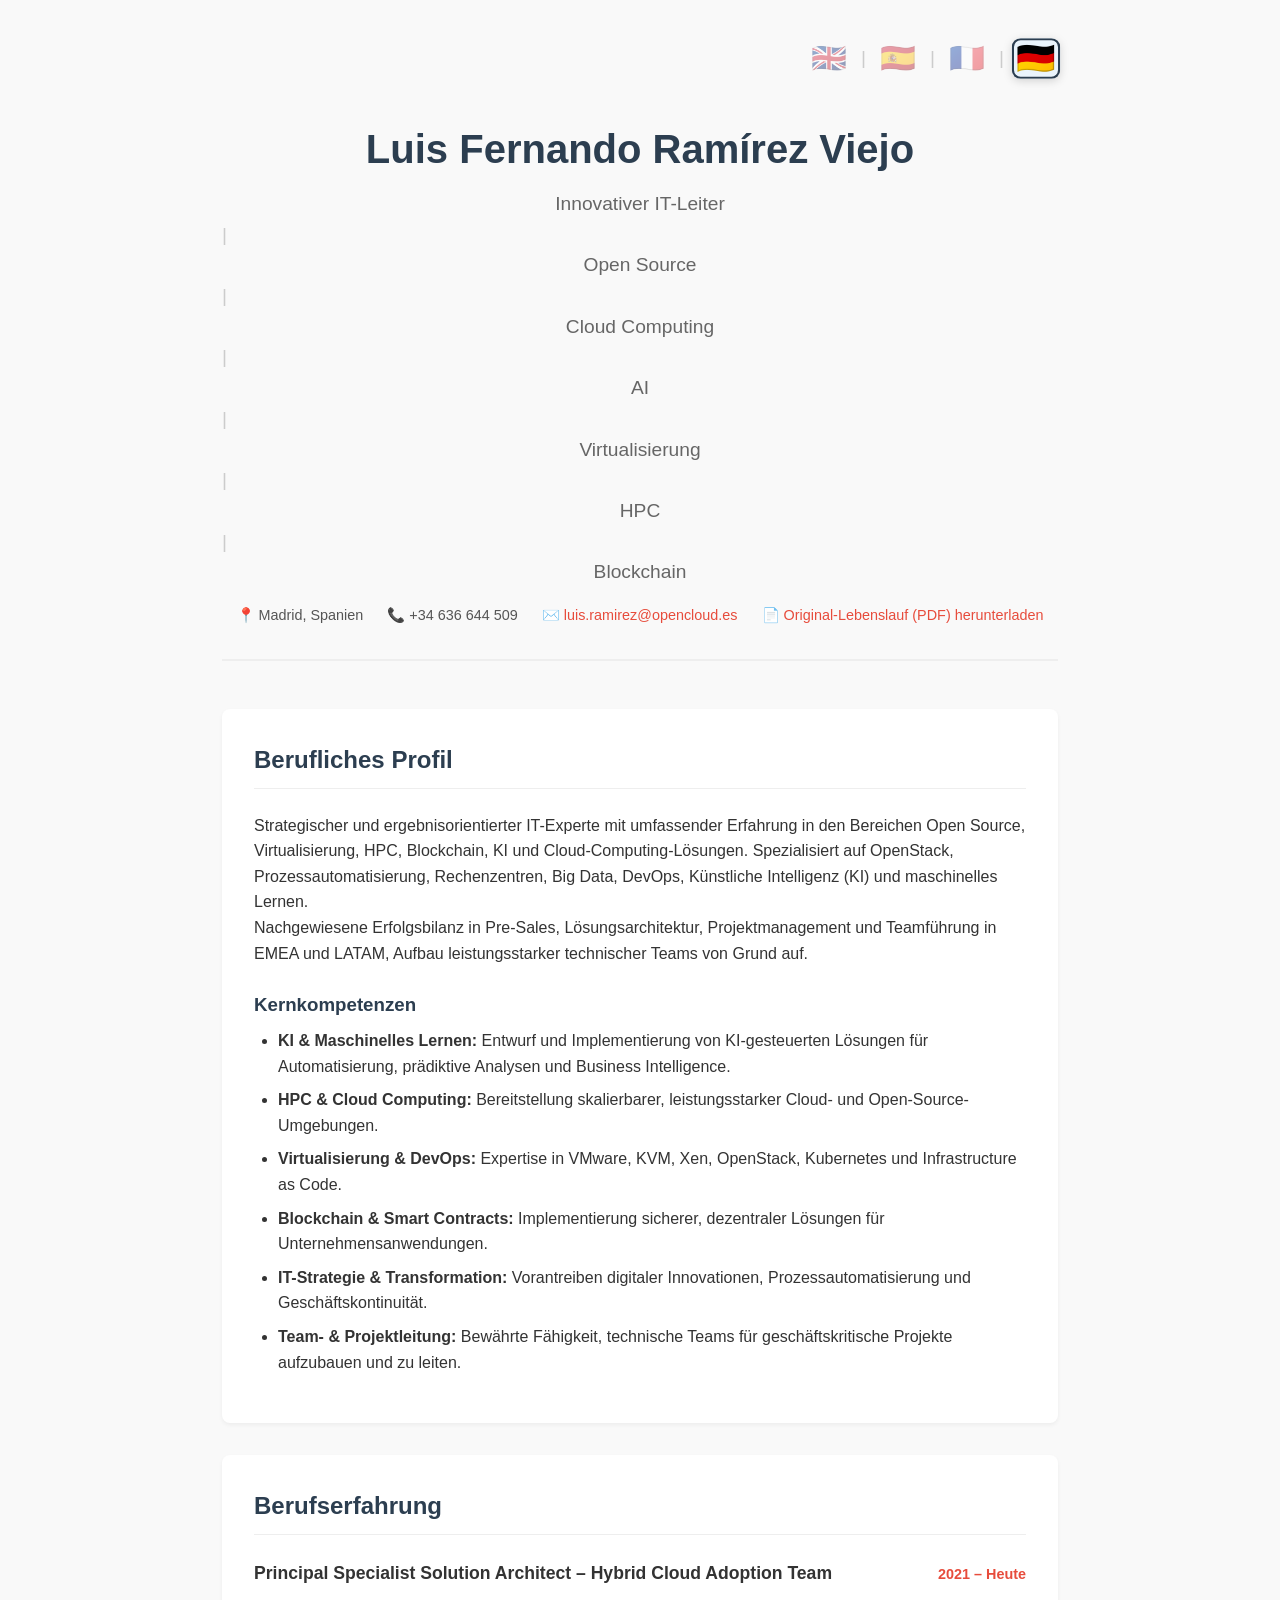
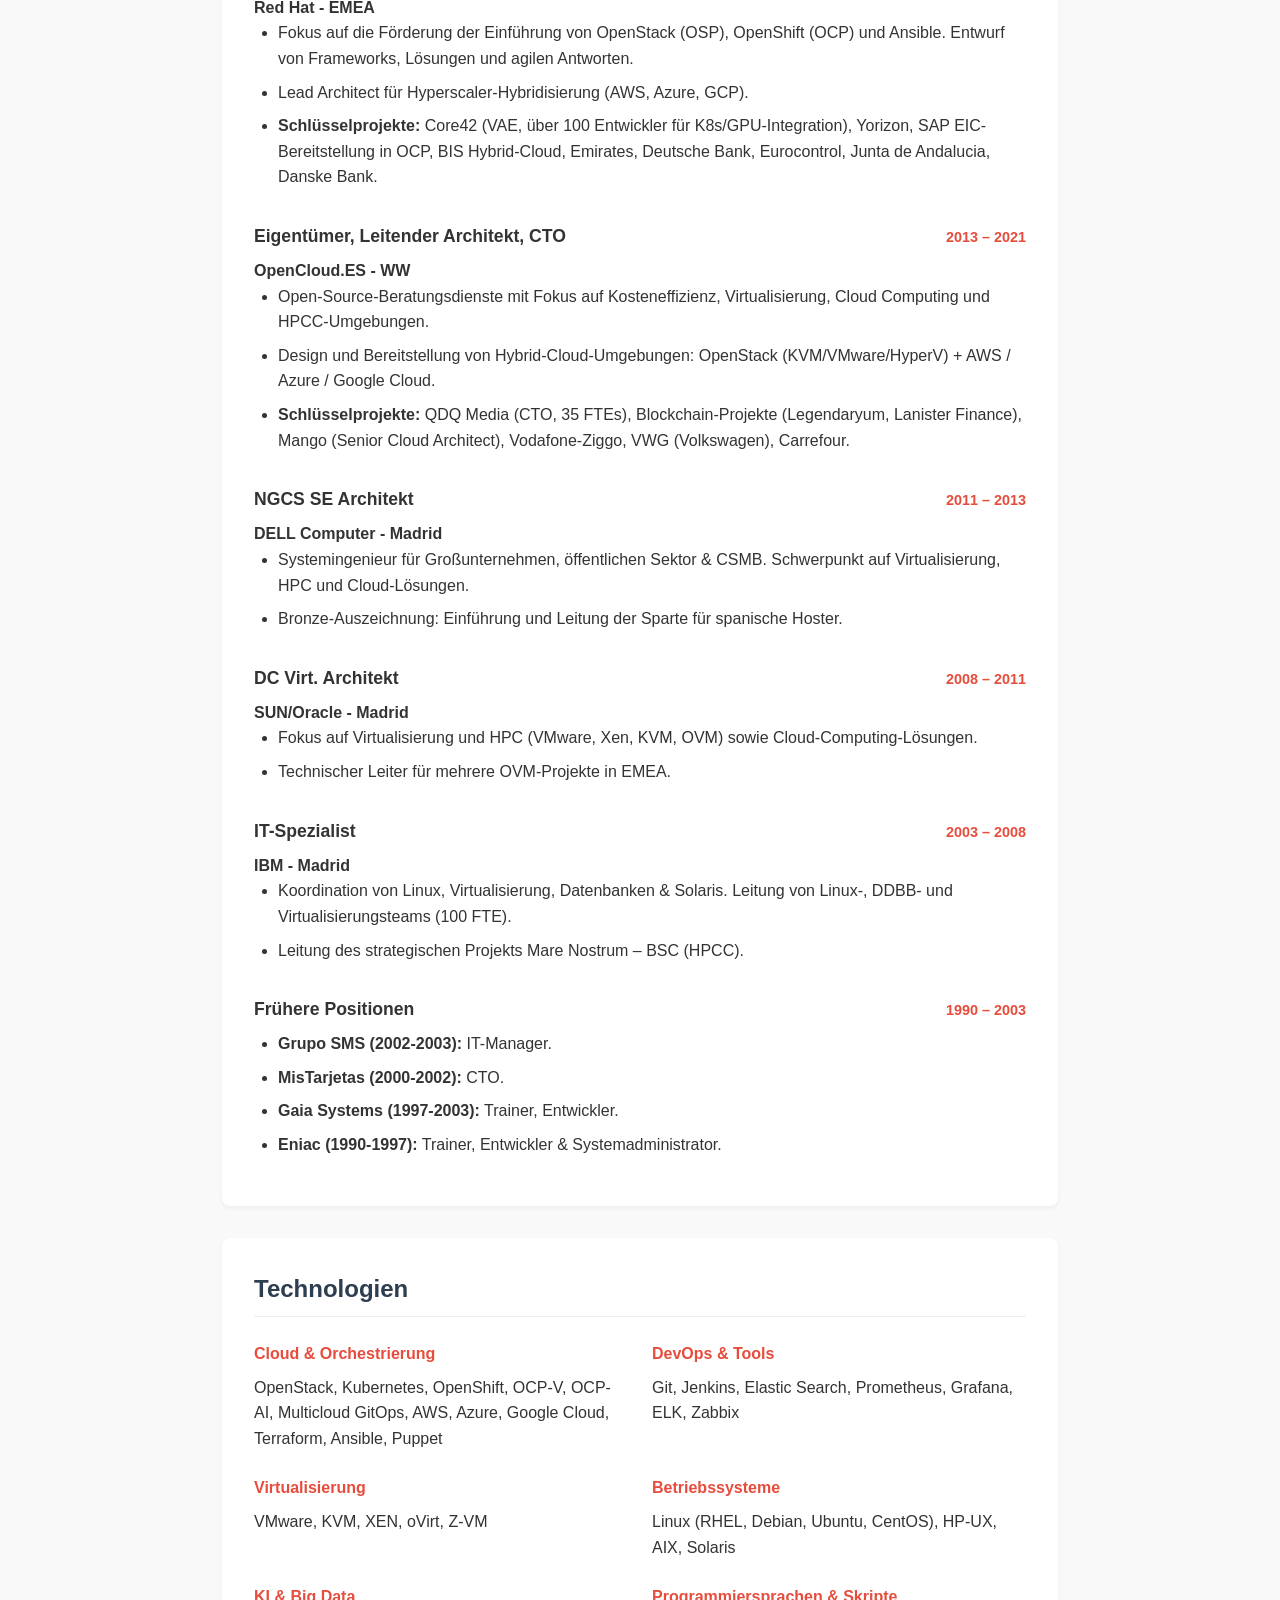
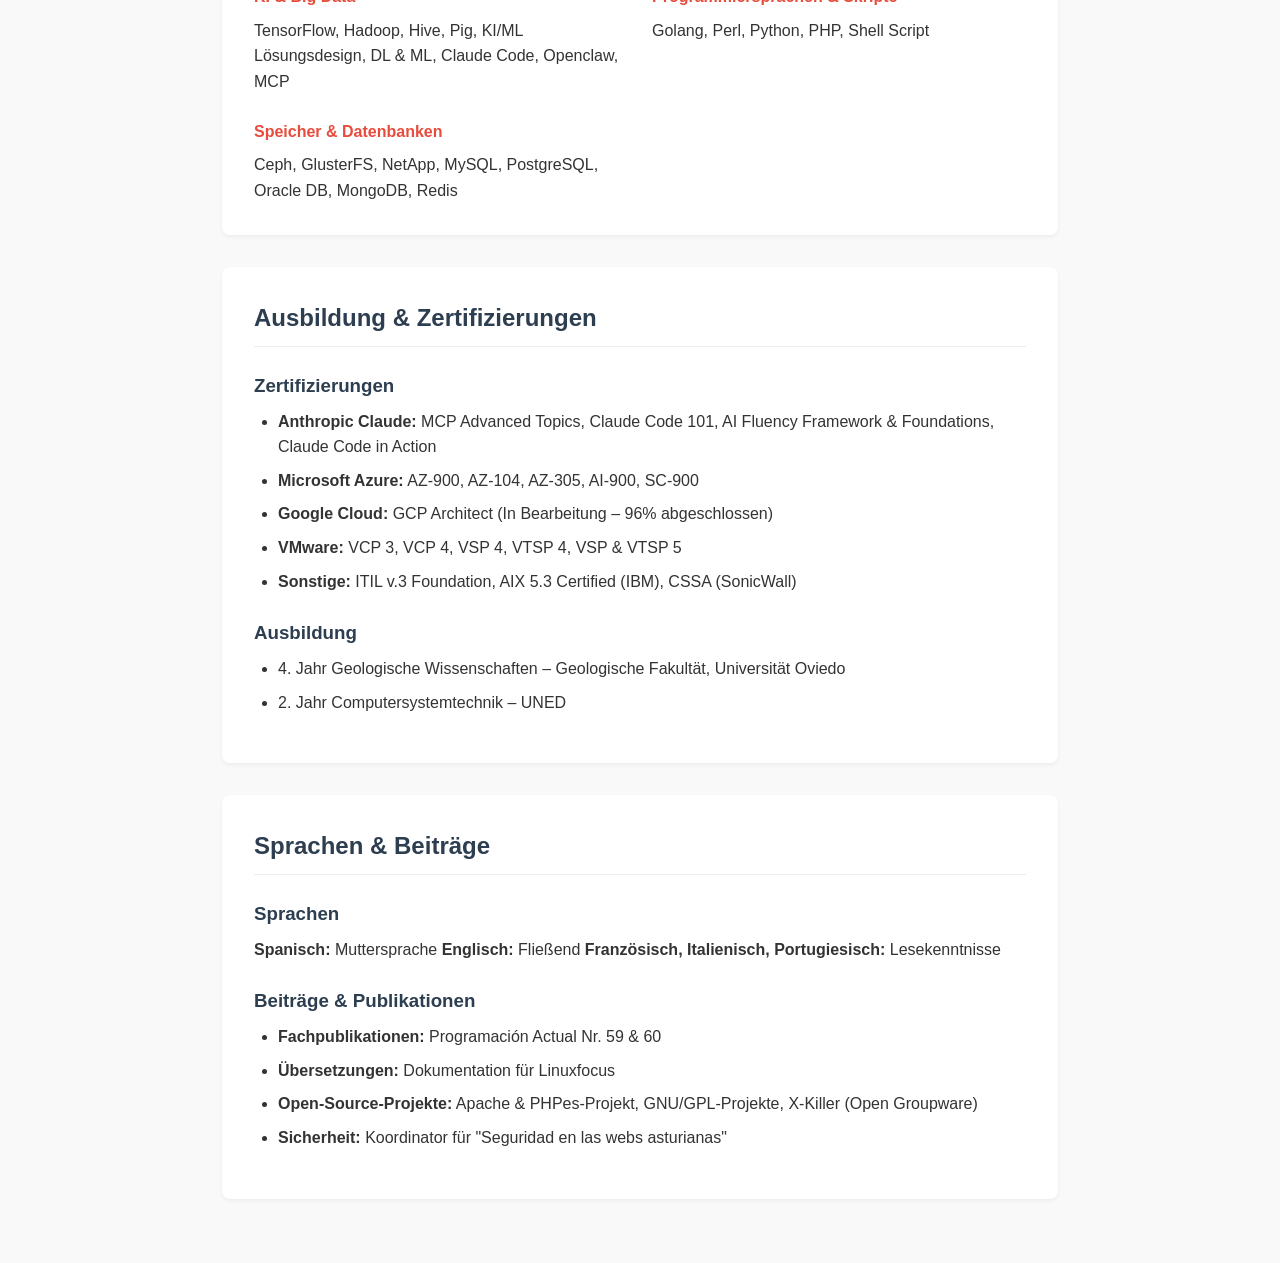
==== index-de.html @ 39f96dd0 "Initial commit of CV website" ====
<!DOCTYPE html>
<html lang="de">
<head>
    <meta charset="UTF-8">
    <meta name="viewport" content="width=device-width, initial-scale=1.0">
    <title>Luis Fernando Ramírez Viejo - Lebenslauf</title>
    <link rel="stylesheet" href="style.css">
</head>
<body>
    <div class="container">
        <header>
            <div class="top-bar">
            <div class="lang-flags">
                <a href="index.html" class="">🇬🇧</a>
                <span class="flag-separator">|</span>
                <a href="index-es.html" class="">🇪🇸</a>
                <span class="flag-separator">|</span>
                <a href="index-fr.html" class="">🇫🇷</a>
                <span class="flag-separator">|</span>
                <a href="index-de.html" class="active">🇩🇪</a>
            </div>
        </div>
            <h1>Luis Fernando Ramírez Viejo</h1>
            <h2>Innovativer IT-Leiter <span class="flag-separator">|</span> Open Source <span class="flag-separator">|</span> Cloud Computing <span class="flag-separator">|</span> AI <span class="flag-separator">|</span> Virtualisierung <span class="flag-separator">|</span> HPC <span class="flag-separator">|</span> Blockchain</h2>
            <div class="contact-info">
                <span>📍 Madrid, Spanien</span>
                <span>📞 +34 636 644 509</span>
                <span>✉️ <a href="mailto:luis.ramirez@opencloud.es">luis.ramirez@opencloud.es</a></span>
                <span>📄 <a href="CVE-LRamirez-FY26-0.3-RH.pdf" target="_blank">Original-Lebenslauf (PDF) herunterladen</a></span>
            </div>
        </header>

        <section id="profile">
            <h2>Berufliches Profil</h2>
            <p>Strategischer und ergebnisorientierter IT-Experte mit umfassender Erfahrung in den Bereichen Open Source, Virtualisierung, HPC, Blockchain, KI und Cloud-Computing-Lösungen. Spezialisiert auf OpenStack, Prozessautomatisierung, Rechenzentren, Big Data, DevOps, Künstliche Intelligenz (KI) und maschinelles Lernen.</p>
            <p>Nachgewiesene Erfolgsbilanz in Pre-Sales, Lösungsarchitektur, Projektmanagement und Teamführung in EMEA und LATAM, Aufbau leistungsstarker technischer Teams von Grund auf.</p>
            
            <h3>Kernkompetenzen</h3>
            <ul>
                <li><strong>KI & Maschinelles Lernen:</strong> Entwurf und Implementierung von KI-gesteuerten Lösungen für Automatisierung, prädiktive Analysen und Business Intelligence.</li>
                <li><strong>HPC & Cloud Computing:</strong> Bereitstellung skalierbarer, leistungsstarker Cloud- und Open-Source-Umgebungen.</li>
                <li><strong>Virtualisierung & DevOps:</strong> Expertise in VMware, KVM, Xen, OpenStack, Kubernetes und Infrastructure as Code.</li>
                <li><strong>Blockchain & Smart Contracts:</strong> Implementierung sicherer, dezentraler Lösungen für Unternehmensanwendungen.</li>
                <li><strong>IT-Strategie & Transformation:</strong> Vorantreiben digitaler Innovationen, Prozessautomatisierung und Geschäftskontinuität.</li>
                <li><strong>Team- & Projektleitung:</strong> Bewährte Fähigkeit, technische Teams für geschäftskritische Projekte aufzubauen und zu leiten.</li>
            </ul>
        </section>

        <section id="experience">
            <h2>Berufserfahrung</h2>
            
            <div class="timeline-item">
                <div class="timeline-header">
                    <h4>Principal Specialist Solution Architect – Hybrid Cloud Adoption Team</h4>
                    <span class="timeline-date">2021 – Heute</span>
                </div>
                <p><strong>Red Hat - EMEA</strong></p>
                <ul>
                    <li>Fokus auf die Förderung der Einführung von OpenStack (OSP), OpenShift (OCP) und Ansible. Entwurf von Frameworks, Lösungen und agilen Antworten.</li>
                    <li>Lead Architect für Hyperscaler-Hybridisierung (AWS, Azure, GCP).</li>
                    <li><strong>Schlüsselprojekte:</strong> Core42 (VAE, über 100 Entwickler für K8s/GPU-Integration), Yorizon, SAP EIC-Bereitstellung in OCP, BIS Hybrid-Cloud, Emirates, Deutsche Bank, Eurocontrol, Junta de Andalucia, Danske Bank.</li>
                </ul>
            </div>

            <div class="timeline-item">
                <div class="timeline-header">
                    <h4>Eigentümer, Leitender Architekt, CTO</h4>
                    <span class="timeline-date">2013 – 2021</span>
                </div>
                <p><strong>OpenCloud.ES - WW</strong></p>
                <ul>
                    <li>Open-Source-Beratungsdienste mit Fokus auf Kosteneffizienz, Virtualisierung, Cloud Computing und HPCC-Umgebungen.</li>
                    <li>Design und Bereitstellung von Hybrid-Cloud-Umgebungen: OpenStack (KVM/VMware/HyperV) + AWS / Azure / Google Cloud.</li>
                    <li><strong>Schlüsselprojekte:</strong> QDQ Media (CTO, 35 FTEs), Blockchain-Projekte (Legendaryum, Lanister Finance), Mango (Senior Cloud Architect), Vodafone-Ziggo, VWG (Volkswagen), Carrefour.</li>
                </ul>
            </div>

            <div class="timeline-item">
                <div class="timeline-header">
                    <h4>NGCS SE Architekt</h4>
                    <span class="timeline-date">2011 – 2013</span>
                </div>
                <p><strong>DELL Computer - Madrid</strong></p>
                <ul>
                    <li>Systemingenieur für Großunternehmen, öffentlichen Sektor & CSMB. Schwerpunkt auf Virtualisierung, HPC und Cloud-Lösungen.</li>
                    <li>Bronze-Auszeichnung: Einführung und Leitung der Sparte für spanische Hoster.</li>
                </ul>
            </div>

            <div class="timeline-item">
                <div class="timeline-header">
                    <h4>DC Virt. Architekt</h4>
                    <span class="timeline-date">2008 – 2011</span>
                </div>
                <p><strong>SUN/Oracle - Madrid</strong></p>
                <ul>
                    <li>Fokus auf Virtualisierung und HPC (VMware, Xen, KVM, OVM) sowie Cloud-Computing-Lösungen.</li>
                    <li>Technischer Leiter für mehrere OVM-Projekte in EMEA.</li>
                </ul>
            </div>

            <div class="timeline-item">
                <div class="timeline-header">
                    <h4>IT-Spezialist</h4>
                    <span class="timeline-date">2003 – 2008</span>
                </div>
                <p><strong>IBM - Madrid</strong></p>
                <ul>
                    <li>Koordination von Linux, Virtualisierung, Datenbanken & Solaris. Leitung von Linux-, DDBB- und Virtualisierungsteams (100 FTE).</li>
                    <li>Leitung des strategischen Projekts Mare Nostrum – BSC (HPCC).</li>
                </ul>
            </div>
            
            <div class="timeline-item">
                <div class="timeline-header">
                    <h4>Frühere Positionen</h4>
                    <span class="timeline-date">1990 – 2003</span>
                </div>
                <ul>
                    <li><strong>Grupo SMS (2002-2003):</strong> IT-Manager.</li>
                    <li><strong>MisTarjetas (2000-2002):</strong> CTO.</li>
                    <li><strong>Gaia Systems (1997-2003):</strong> Trainer, Entwickler.</li>
                    <li><strong>Eniac (1990-1997):</strong> Trainer, Entwickler & Systemadministrator.</li>
                </ul>
            </div>
        </section>

        <section id="technologies">
            <h2>Technologien</h2>
            <div class="skills-grid">
                <div class="skill-category">
                    <h4>Cloud & Orchestrierung</h4>
                    <p>OpenStack, Kubernetes, OpenShift, OCP-V, OCP-AI, Multicloud GitOps, AWS, Azure, Google Cloud, Terraform, Ansible, Puppet</p>
                </div>
                <div class="skill-category">
                    <h4>DevOps & Tools</h4>
                    <p>Git, Jenkins, Elastic Search, Prometheus, Grafana, ELK, Zabbix</p>
                </div>
                <div class="skill-category">
                    <h4>Virtualisierung</h4>
                    <p>VMware, KVM, XEN, oVirt, Z-VM</p>
                </div>
                <div class="skill-category">
                    <h4>Betriebssysteme</h4>
                    <p>Linux (RHEL, Debian, Ubuntu, CentOS), HP-UX, AIX, Solaris</p>
                </div>
                <div class="skill-category">
                    <h4>KI & Big Data</h4>
                    <p>TensorFlow, Hadoop, Hive, Pig, KI/ML Lösungsdesign, DL & ML, Claude Code, Openclaw, MCP</p>
                </div>
                <div class="skill-category">
                    <h4>Programmiersprachen & Skripte</h4>
                    <p>Golang, Perl, Python, PHP, Shell Script</p>
                </div>
                <div class="skill-category">
                    <h4>Speicher & Datenbanken</h4>
                    <p>Ceph, GlusterFS, NetApp, MySQL, PostgreSQL, Oracle DB, MongoDB, Redis</p>
                </div>
            </div>
        </section>

        <section id="education">
            <h2>Ausbildung & Zertifizierungen</h2>
            <h3>Zertifizierungen</h3>
            <ul>
                <li><strong>Anthropic Claude:</strong> MCP Advanced Topics, Claude Code 101, AI Fluency Framework & Foundations, Claude Code in Action</li>
                <li><strong>Microsoft Azure:</strong> AZ-900, AZ-104, AZ-305, AI-900, SC-900</li>
                <li><strong>Google Cloud:</strong> GCP Architect (In Bearbeitung – 96% abgeschlossen)</li>
                <li><strong>VMware:</strong> VCP 3, VCP 4, VSP 4, VTSP 4, VSP & VTSP 5</li>
                <li><strong>Sonstige:</strong> ITIL v.3 Foundation, AIX 5.3 Certified (IBM), CSSA (SonicWall)</li>
            </ul>
            
            <h3>Ausbildung</h3>
            <ul>
                <li>4. Jahr Geologische Wissenschaften – Geologische Fakultät, Universität Oviedo</li>
                <li>2. Jahr Computersystemtechnik – UNED</li>
            </ul>
        </section>
        
        <section id="other">
            <h2>Sprachen & Beiträge</h2>
            <h3>Sprachen</h3>
            <p><strong>Spanisch:</strong> Muttersprache  <strong>Englisch:</strong> Fließend  <strong>Französisch, Italienisch, Portugiesisch:</strong> Lesekenntnisse</p>
            
            <h3>Beiträge & Publikationen</h3>
            <ul>
                <li><strong>Fachpublikationen:</strong> Programación Actual Nr. 59 & 60</li>
                <li><strong>Übersetzungen:</strong> Dokumentation für Linuxfocus</li>
                <li><strong>Open-Source-Projekte:</strong> Apache & PHPes-Projekt, GNU/GPL-Projekte, X-Killer (Open Groupware)</li>
                <li><strong>Sicherheit:</strong> Koordinator für "Seguridad en las webs asturianas"</li>
            </ul>
        </section>
    </div>
</body>
</html>
---- style.css ----
:root {
    --primary-color: #2c3e50;
    --secondary-color: #e74c3c;
    --text-color: #333;
    --bg-color: #f9f9f9;
    --card-bg: #fff;
    --border-color: #eee;
}

* {
    box-sizing: border-box;
    margin: 0;
    padding: 0;
}

body {
    font-family: -apple-system, BlinkMacSystemFont, "Segoe UI", Roboto, Helvetica, Arial, sans-serif;
    line-height: 1.6;
    color: var(--text-color);
    background-color: var(--bg-color);
}

.container {
    max-width: 900px;
    margin: 0 auto;
    padding: 2rem;
}

header {
    text-align: center;
    margin-bottom: 3rem;
    padding-bottom: 2rem;
    border-bottom: 2px solid var(--border-color);
}

header h1 {
    font-size: 2.5rem;
    color: var(--primary-color);
    margin-bottom: 0.5rem;
}

header h2 {
    font-size: 1.2rem;
    color: #666;
    font-weight: 400;
    margin-bottom: 1rem;
}

.contact-info {
    display: flex;
    justify-content: center;
    gap: 1.5rem;
    flex-wrap: wrap;
    font-size: 0.9rem;
    color: #555;
}

.contact-info a {
    color: var(--secondary-color);
    text-decoration: none;
}

.contact-info a:hover {
    text-decoration: underline;
}

section {
    background: var(--card-bg);
    padding: 2rem;
    margin-bottom: 2rem;
    border-radius: 8px;
    box-shadow: 0 2px 4px rgba(0,0,0,0.05);
}

section h2 {
    color: var(--primary-color);
    margin-bottom: 1.5rem;
    font-size: 1.5rem;
    border-bottom: 1px solid var(--border-color);
    padding-bottom: 0.5rem;
}

h3 {
    color: var(--primary-color);
    margin: 1.5rem 0 0.5rem 0;
}

.timeline-item {
    margin-bottom: 2rem;
}

.timeline-item:last-child {
    margin-bottom: 0;
}

.timeline-header {
    display: flex;
    justify-content: space-between;
    align-items: baseline;
    margin-bottom: 0.5rem;
}

.timeline-header h4 {
    font-size: 1.1rem;
    color: var(--text-color);
}

.timeline-date {
    font-size: 0.9rem;
    color: var(--secondary-color);
    font-weight: 600;
}

ul {
    padding-left: 1.5rem;
    margin-bottom: 1rem;
}

li {
    margin-bottom: 0.5rem;
}

.skills-grid {
    display: grid;
    grid-template-columns: repeat(auto-fill, minmax(250px, 1fr));
    gap: 1.5rem;
}

.skill-category h4 {
    margin-bottom: 0.5rem;
    color: var(--secondary-color);
}

@media (max-width: 600px) {
    .container {
        padding: 1rem;
    }
    
    .timeline-header {
        flex-direction: column;
    }
    
    .timeline-date {
        margin-top: 0.2rem;
    }
}

.top-bar {
    display: flex;
    justify-content: flex-end;
    align-items: center;
    margin-bottom: 2rem;
    padding: 0.5rem 0;
}

.lang-flags {
    display: flex;
    gap: 10px;
    align-items: center;
}

.flag-separator {
    color: #ccc;
    font-size: 1.2rem;
    user-select: none;
    display: flex;
    align-items: center;
}

.lang-flags a, .lang-flags button {
    text-decoration: none;
    font-size: 1.8rem;
    opacity: 0.4;
    transition: all 0.2s ease;
    cursor: pointer;
    background: none;
    border: none;
    padding: 4px;
    line-height: 1;
    border-radius: 8px;
}

.lang-flags a:hover, .lang-flags button:hover {
    transform: scale(1.1);
    opacity: 0.8;
    background: #f0f0f0;
}

.lang-flags a.active, .lang-flags button.active {
    opacity: 1;
    transform: scale(1.1);
    background: #eaf4fc;
    box-shadow: inset 0 0 0 2px var(--primary-color);
    filter: drop-shadow(0px 2px 4px rgba(0,0,0,0.15));
}
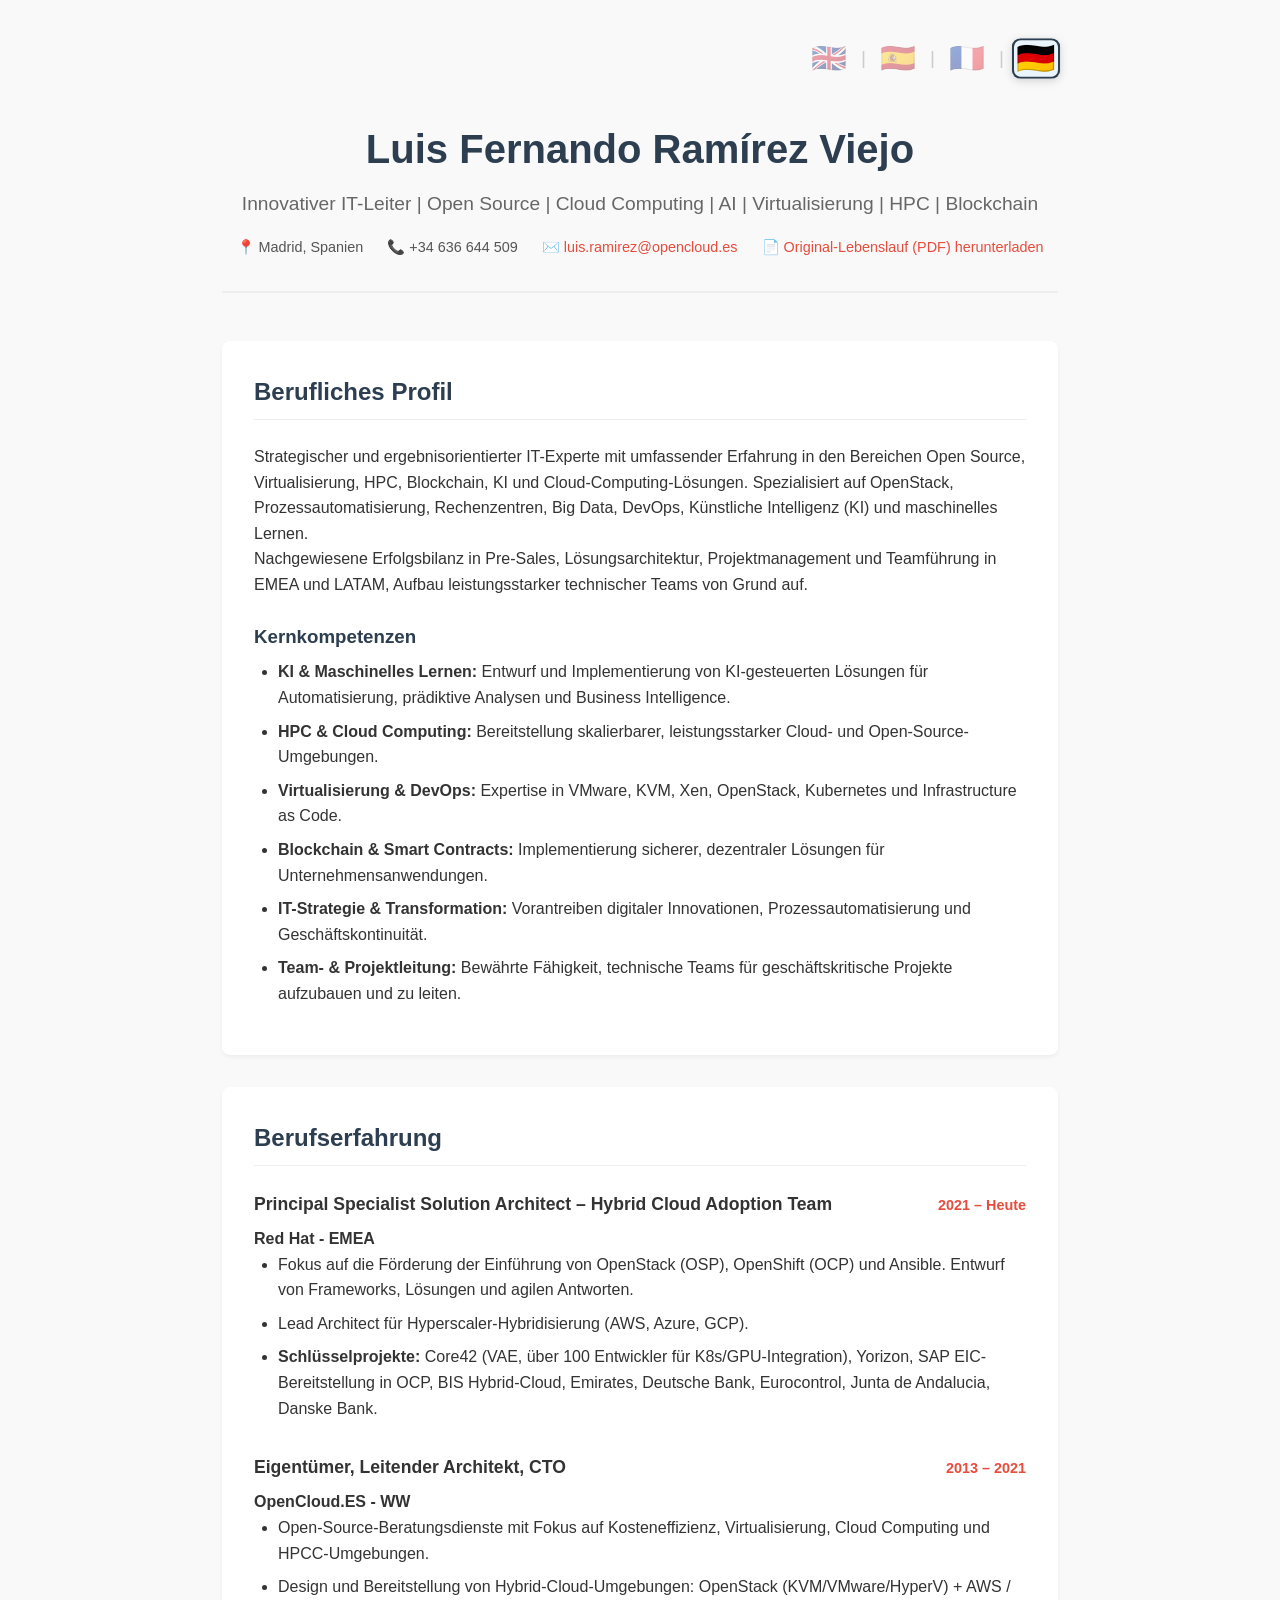
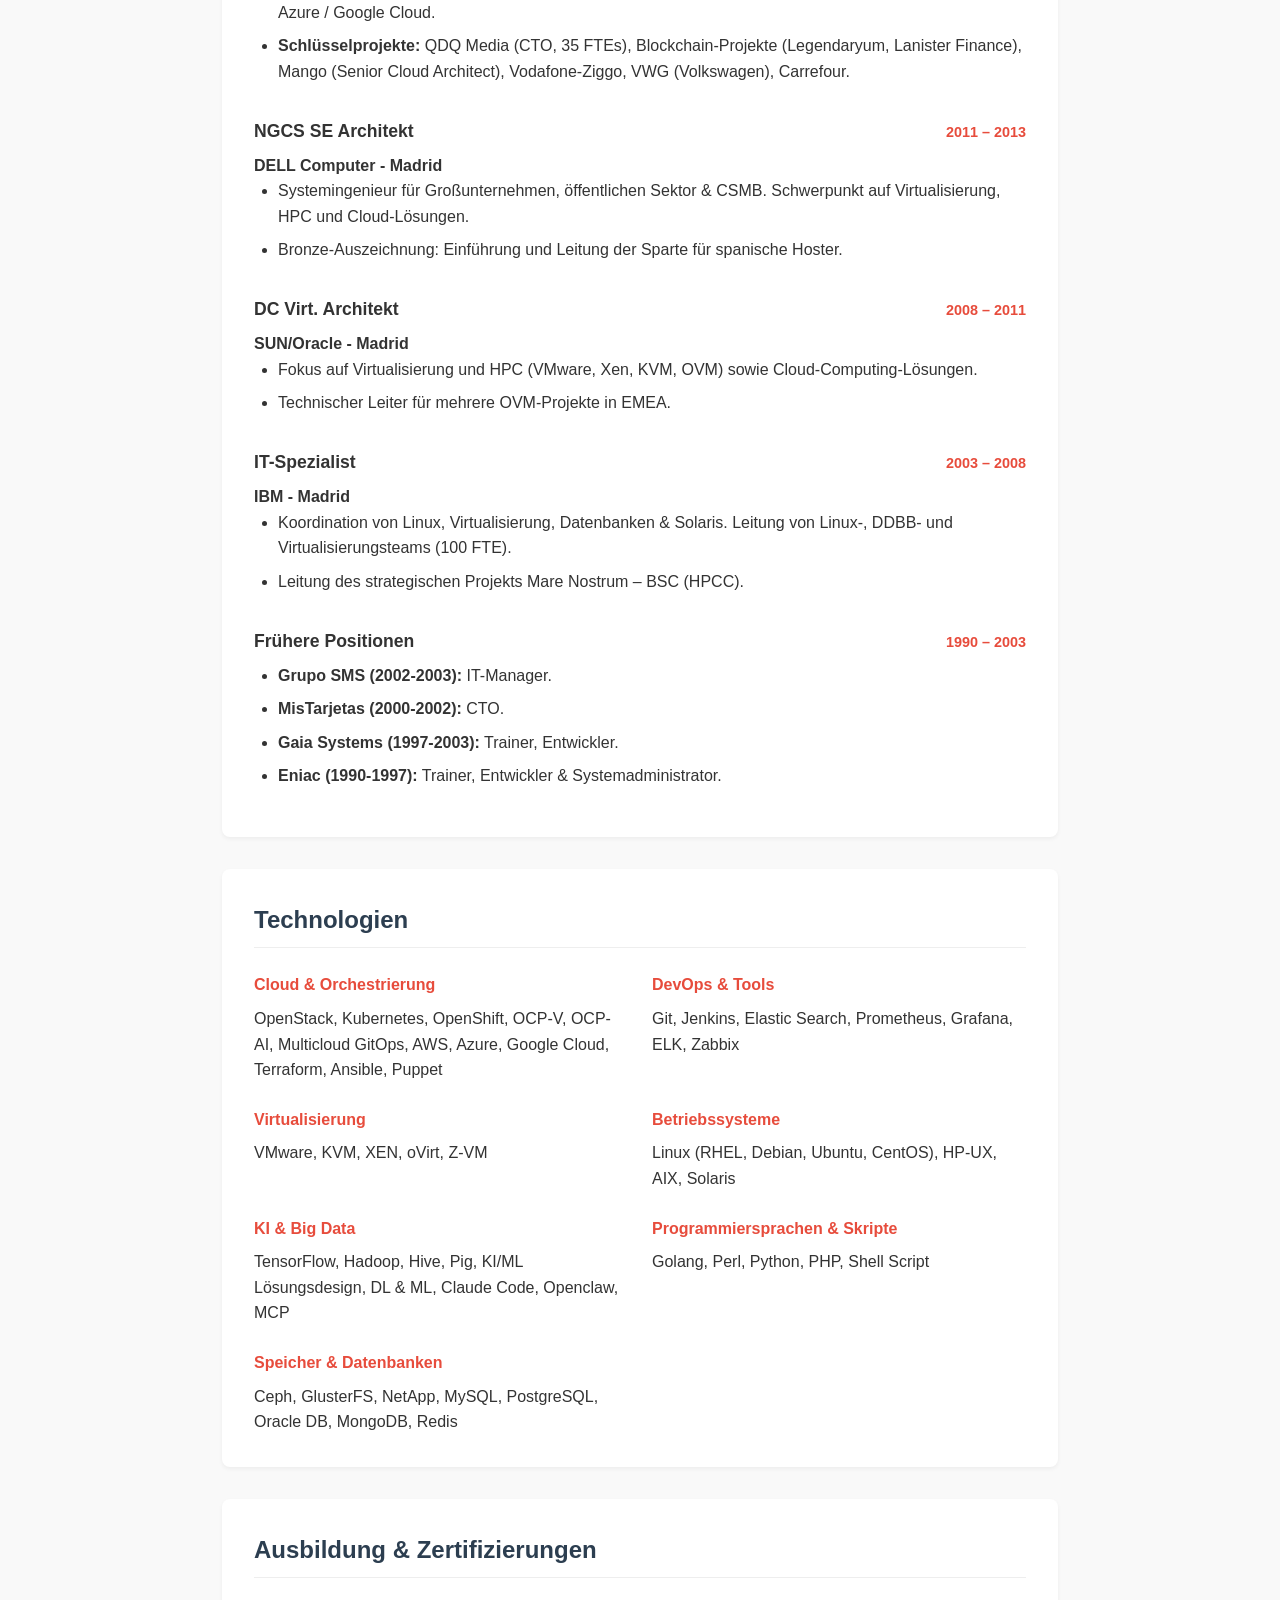
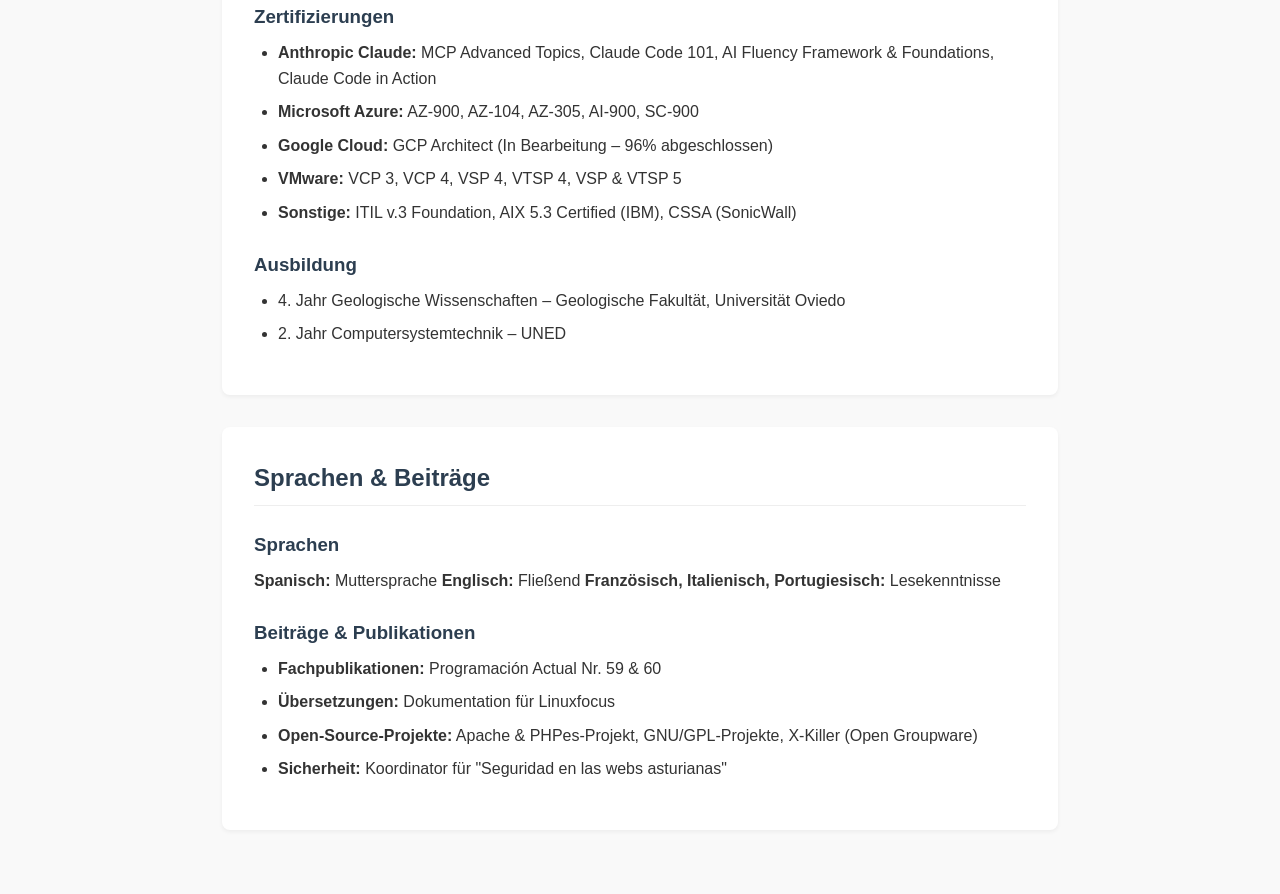
==== commit 4da0b0bd: "Update index-de.html" ====
--- a/index-de.html
+++ b/index-de.html
@@ -21,7 +21,7 @@
             </div>
         </div>
             <h1>Luis Fernando Ramírez Viejo</h1>
-            <h2>Innovativer IT-Leiter <span class="flag-separator">|</span> Open Source <span class="flag-separator">|</span> Cloud Computing <span class="flag-separator">|</span> AI <span class="flag-separator">|</span> Virtualisierung <span class="flag-separator">|</span> HPC <span class="flag-separator">|</span> Blockchain</h2>
+            <h2>Innovativer IT-Leiter | Open Source | Cloud Computing | AI | Virtualisierung | HPC | Blockchain</h2>
             <div class="contact-info">
                 <span>📍 Madrid, Spanien</span>
                 <span>📞 +34 636 644 509</span>
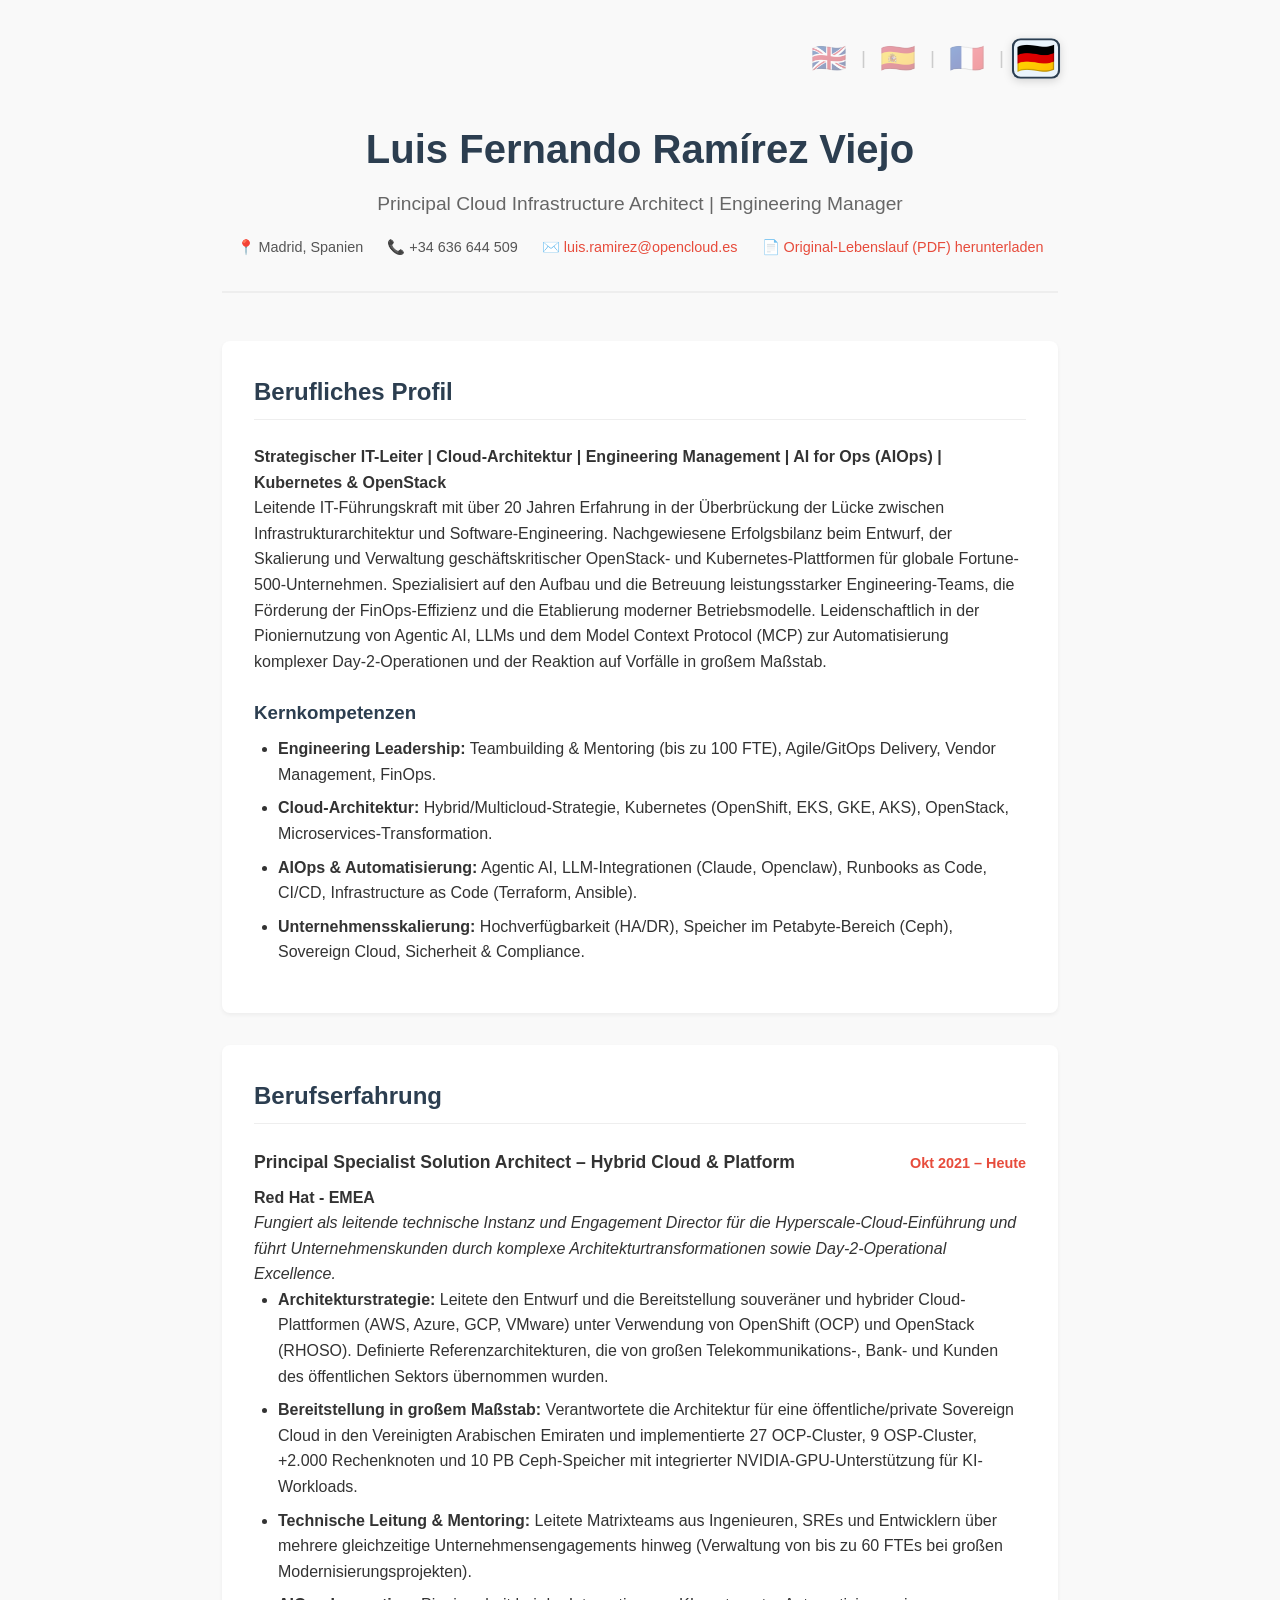
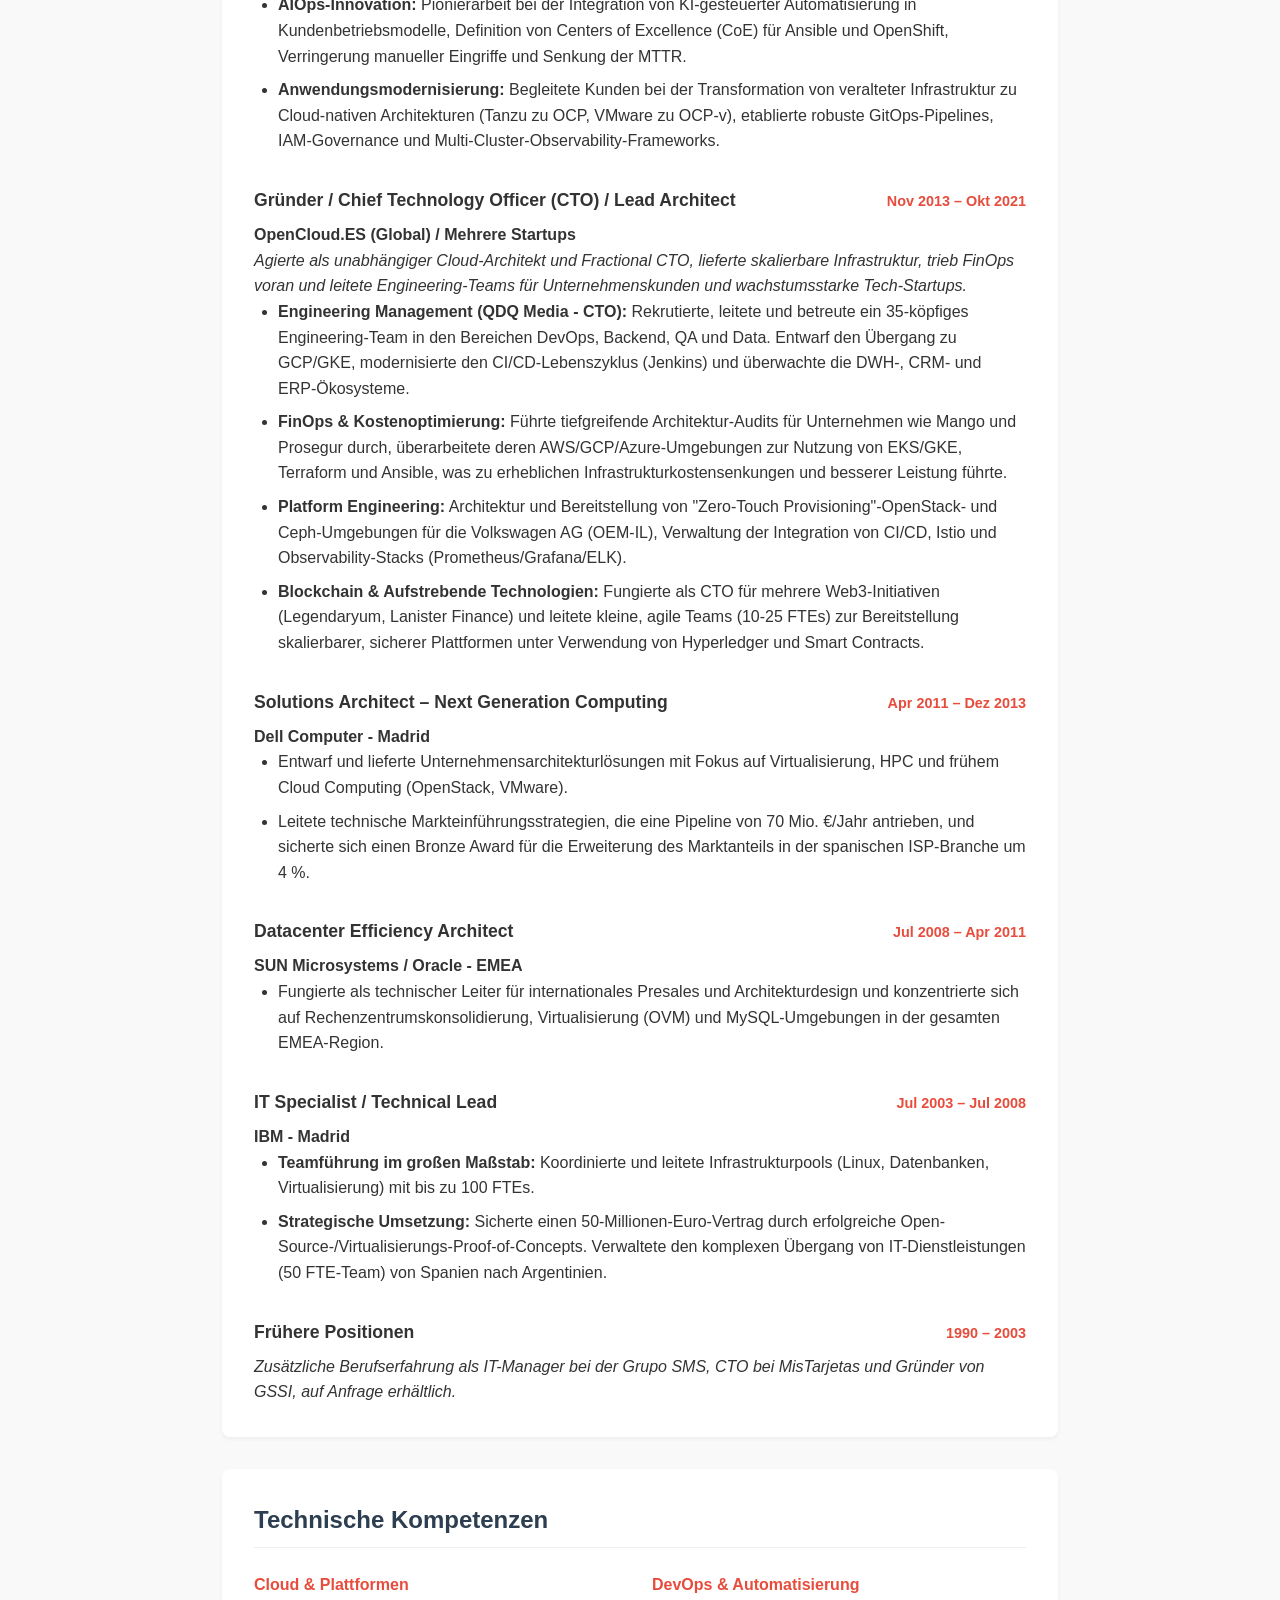
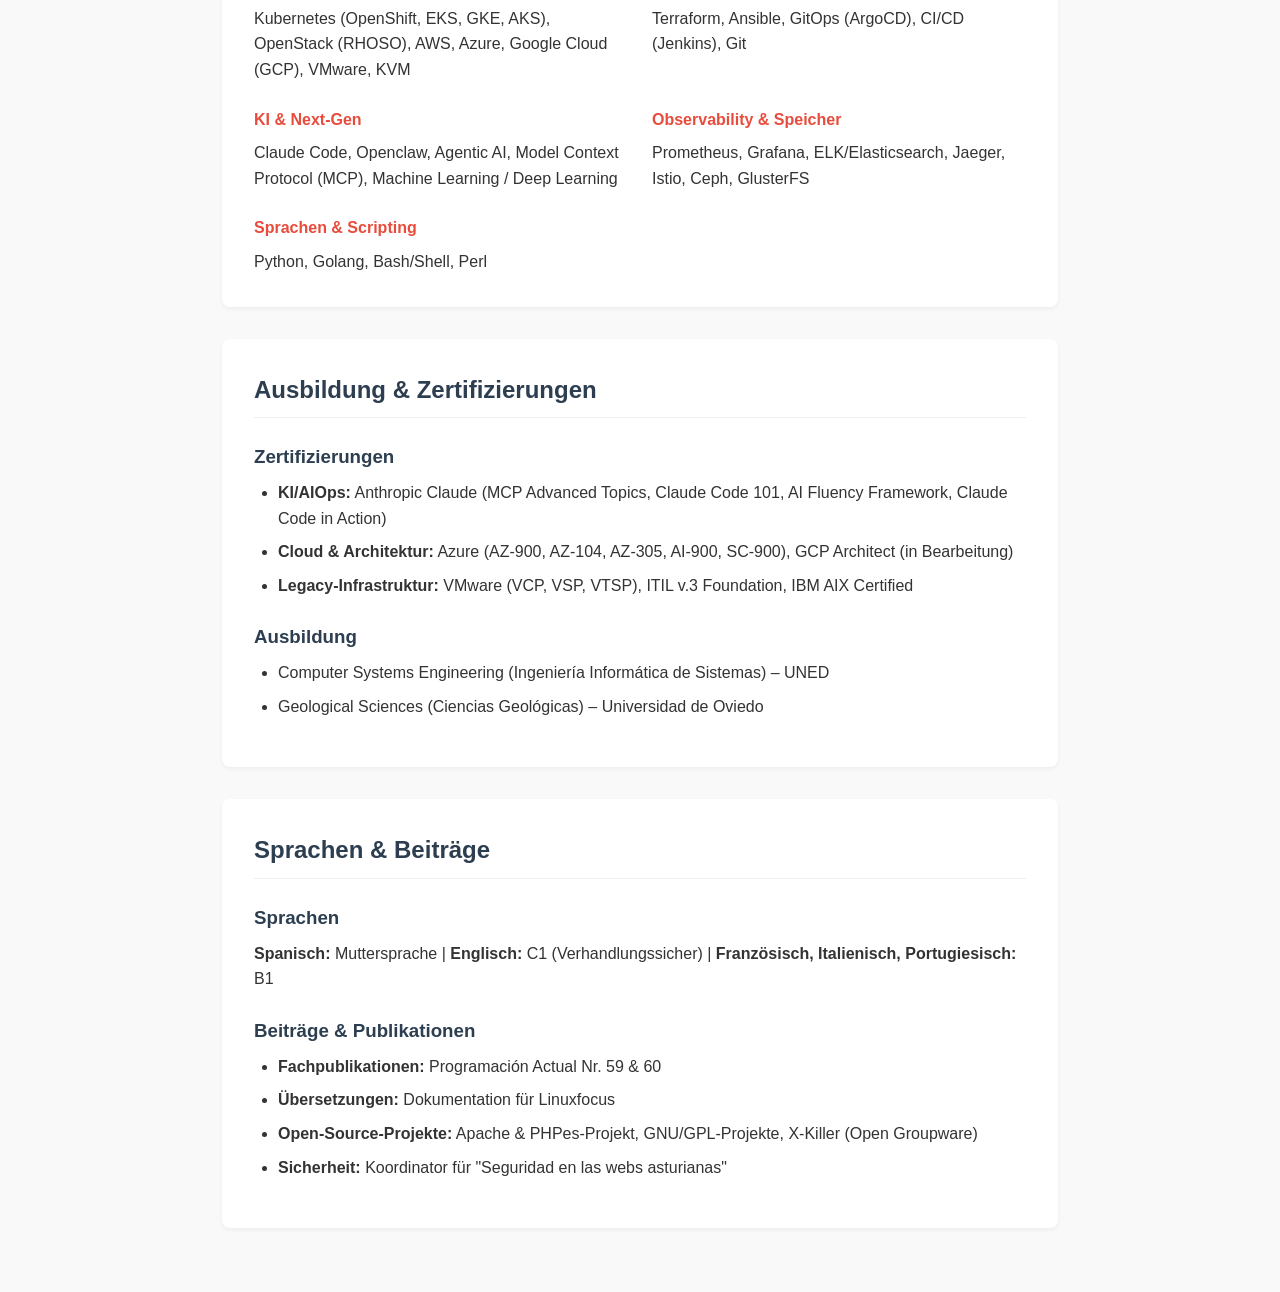
==== commit 028b8517: "Update CV narrative for Principal Architect / Engineering Manager roles" ====
--- a/index-de.html
+++ b/index-de.html
@@ -3,7 +3,7 @@
 <head>
     <meta charset="UTF-8">
     <meta name="viewport" content="width=device-width, initial-scale=1.0">
-    <title>Luis Fernando Ramírez Viejo - Lebenslauf</title>
+    <title>Luis Fernando Ramírez Viejo - Principal Cloud Infrastructure Architect | Engineering Manager</title>
     <link rel="stylesheet" href="style.css">
 </head>
 <body>
@@ -21,28 +21,26 @@
             </div>
         </div>
             <h1>Luis Fernando Ramírez Viejo</h1>
-            <h2>Innovativer IT-Leiter | Open Source | Cloud Computing | AI | Virtualisierung | HPC | Blockchain</h2>
+            <h2>Principal Cloud Infrastructure Architect | Engineering Manager</h2>
             <div class="contact-info">
                 <span>📍 Madrid, Spanien</span>
                 <span>📞 +34 636 644 509</span>
                 <span>✉️ <a href="mailto:luis.ramirez@opencloud.es">luis.ramirez@opencloud.es</a></span>
-                <span>📄 <a href="CVE-LRamirez-FY26-0.3-RH.pdf" target="_blank">Original-Lebenslauf (PDF) herunterladen</a></span>
+                <span>📄 <a href="CVE-LRamirez-FY26-0.4-RH.pdf" target="_blank">Original-Lebenslauf (PDF) herunterladen</a></span>
             </div>
         </header>
 
         <section id="profile">
             <h2>Berufliches Profil</h2>
-            <p>Strategischer und ergebnisorientierter IT-Experte mit umfassender Erfahrung in den Bereichen Open Source, Virtualisierung, HPC, Blockchain, KI und Cloud-Computing-Lösungen. Spezialisiert auf OpenStack, Prozessautomatisierung, Rechenzentren, Big Data, DevOps, Künstliche Intelligenz (KI) und maschinelles Lernen.</p>
-            <p>Nachgewiesene Erfolgsbilanz in Pre-Sales, Lösungsarchitektur, Projektmanagement und Teamführung in EMEA und LATAM, Aufbau leistungsstarker technischer Teams von Grund auf.</p>
+            <p><strong>Strategischer IT-Leiter | Cloud-Architektur | Engineering Management | AI for Ops (AIOps) | Kubernetes & OpenStack</strong></p>
+            <p>Leitende IT-Führungskraft mit über 20 Jahren Erfahrung in der Überbrückung der Lücke zwischen Infrastrukturarchitektur und Software-Engineering. Nachgewiesene Erfolgsbilanz beim Entwurf, der Skalierung und Verwaltung geschäftskritischer OpenStack- und Kubernetes-Plattformen für globale Fortune-500-Unternehmen. Spezialisiert auf den Aufbau und die Betreuung leistungsstarker Engineering-Teams, die Förderung der FinOps-Effizienz und die Etablierung moderner Betriebsmodelle. Leidenschaftlich in der Pioniernutzung von Agentic AI, LLMs und dem Model Context Protocol (MCP) zur Automatisierung komplexer Day-2-Operationen und der Reaktion auf Vorfälle in großem Maßstab.</p>
             
             <h3>Kernkompetenzen</h3>
             <ul>
-                <li><strong>KI & Maschinelles Lernen:</strong> Entwurf und Implementierung von KI-gesteuerten Lösungen für Automatisierung, prädiktive Analysen und Business Intelligence.</li>
-                <li><strong>HPC & Cloud Computing:</strong> Bereitstellung skalierbarer, leistungsstarker Cloud- und Open-Source-Umgebungen.</li>
-                <li><strong>Virtualisierung & DevOps:</strong> Expertise in VMware, KVM, Xen, OpenStack, Kubernetes und Infrastructure as Code.</li>
-                <li><strong>Blockchain & Smart Contracts:</strong> Implementierung sicherer, dezentraler Lösungen für Unternehmensanwendungen.</li>
-                <li><strong>IT-Strategie & Transformation:</strong> Vorantreiben digitaler Innovationen, Prozessautomatisierung und Geschäftskontinuität.</li>
-                <li><strong>Team- & Projektleitung:</strong> Bewährte Fähigkeit, technische Teams für geschäftskritische Projekte aufzubauen und zu leiten.</li>
+                <li><strong>Engineering Leadership:</strong> Teambuilding & Mentoring (bis zu 100 FTE), Agile/GitOps Delivery, Vendor Management, FinOps.</li>
+                <li><strong>Cloud-Architektur:</strong> Hybrid/Multicloud-Strategie, Kubernetes (OpenShift, EKS, GKE, AKS), OpenStack, Microservices-Transformation.</li>
+                <li><strong>AIOps & Automatisierung:</strong> Agentic AI, LLM-Integrationen (Claude, Openclaw), Runbooks as Code, CI/CD, Infrastructure as Code (Terraform, Ansible).</li>
+                <li><strong>Unternehmensskalierung:</strong> Hochverfügbarkeit (HA/DR), Speicher im Petabyte-Bereich (Ceph), Sovereign Cloud, Sicherheit & Compliance.</li>
             </ul>
         </section>
 
@@ -51,63 +49,67 @@
             
             <div class="timeline-item">
                 <div class="timeline-header">
-                    <h4>Principal Specialist Solution Architect – Hybrid Cloud Adoption Team</h4>
-                    <span class="timeline-date">2021 – Heute</span>
+                    <h4>Principal Specialist Solution Architect – Hybrid Cloud & Platform</h4>
+                    <span class="timeline-date">Okt 2021 – Heute</span>
                 </div>
                 <p><strong>Red Hat - EMEA</strong></p>
+                <p><em>Fungiert als leitende technische Instanz und Engagement Director für die Hyperscale-Cloud-Einführung und führt Unternehmenskunden durch komplexe Architekturtransformationen sowie Day-2-Operational Excellence.</em></p>
                 <ul>
-                    <li>Fokus auf die Förderung der Einführung von OpenStack (OSP), OpenShift (OCP) und Ansible. Entwurf von Frameworks, Lösungen und agilen Antworten.</li>
-                    <li>Lead Architect für Hyperscaler-Hybridisierung (AWS, Azure, GCP).</li>
-                    <li><strong>Schlüsselprojekte:</strong> Core42 (VAE, über 100 Entwickler für K8s/GPU-Integration), Yorizon, SAP EIC-Bereitstellung in OCP, BIS Hybrid-Cloud, Emirates, Deutsche Bank, Eurocontrol, Junta de Andalucia, Danske Bank.</li>
+                    <li><strong>Architekturstrategie:</strong> Leitete den Entwurf und die Bereitstellung souveräner und hybrider Cloud-Plattformen (AWS, Azure, GCP, VMware) unter Verwendung von OpenShift (OCP) und OpenStack (RHOSO). Definierte Referenzarchitekturen, die von großen Telekommunikations-, Bank- und Kunden des öffentlichen Sektors übernommen wurden.</li>
+                    <li><strong>Bereitstellung in großem Maßstab:</strong> Verantwortete die Architektur für eine öffentliche/private Sovereign Cloud in den Vereinigten Arabischen Emiraten und implementierte 27 OCP-Cluster, 9 OSP-Cluster, +2.000 Rechenknoten und 10 PB Ceph-Speicher mit integrierter NVIDIA-GPU-Unterstützung für KI-Workloads.</li>
+                    <li><strong>Technische Leitung & Mentoring:</strong> Leitete Matrixteams aus Ingenieuren, SREs und Entwicklern über mehrere gleichzeitige Unternehmensengagements hinweg (Verwaltung von bis zu 60 FTEs bei großen Modernisierungsprojekten).</li>
+                    <li><strong>AIOps-Innovation:</strong> Pionierarbeit bei der Integration von KI-gesteuerter Automatisierung in Kundenbetriebsmodelle, Definition von Centers of Excellence (CoE) für Ansible und OpenShift, Verringerung manueller Eingriffe und Senkung der MTTR.</li>
+                    <li><strong>Anwendungsmodernisierung:</strong> Begleitete Kunden bei der Transformation von veralteter Infrastruktur zu Cloud-nativen Architekturen (Tanzu zu OCP, VMware zu OCP-v), etablierte robuste GitOps-Pipelines, IAM-Governance und Multi-Cluster-Observability-Frameworks.</li>
                 </ul>
             </div>
 
             <div class="timeline-item">
                 <div class="timeline-header">
-                    <h4>Eigentümer, Leitender Architekt, CTO</h4>
-                    <span class="timeline-date">2013 – 2021</span>
+                    <h4>Gründer / Chief Technology Officer (CTO) / Lead Architect</h4>
+                    <span class="timeline-date">Nov 2013 – Okt 2021</span>
                 </div>
-                <p><strong>OpenCloud.ES - WW</strong></p>
+                <p><strong>OpenCloud.ES (Global) / Mehrere Startups</strong></p>
+                <p><em>Agierte als unabhängiger Cloud-Architekt und Fractional CTO, lieferte skalierbare Infrastruktur, trieb FinOps voran und leitete Engineering-Teams für Unternehmenskunden und wachstumsstarke Tech-Startups.</em></p>
                 <ul>
-                    <li>Open-Source-Beratungsdienste mit Fokus auf Kosteneffizienz, Virtualisierung, Cloud Computing und HPCC-Umgebungen.</li>
-                    <li>Design und Bereitstellung von Hybrid-Cloud-Umgebungen: OpenStack (KVM/VMware/HyperV) + AWS / Azure / Google Cloud.</li>
-                    <li><strong>Schlüsselprojekte:</strong> QDQ Media (CTO, 35 FTEs), Blockchain-Projekte (Legendaryum, Lanister Finance), Mango (Senior Cloud Architect), Vodafone-Ziggo, VWG (Volkswagen), Carrefour.</li>
+                    <li><strong>Engineering Management (QDQ Media - CTO):</strong> Rekrutierte, leitete und betreute ein 35-köpfiges Engineering-Team in den Bereichen DevOps, Backend, QA und Data. Entwarf den Übergang zu GCP/GKE, modernisierte den CI/CD-Lebenszyklus (Jenkins) und überwachte die DWH-, CRM- und ERP-Ökosysteme.</li>
+                    <li><strong>FinOps & Kostenoptimierung:</strong> Führte tiefgreifende Architektur-Audits für Unternehmen wie Mango und Prosegur durch, überarbeitete deren AWS/GCP/Azure-Umgebungen zur Nutzung von EKS/GKE, Terraform und Ansible, was zu erheblichen Infrastrukturkostensenkungen und besserer Leistung führte.</li>
+                    <li><strong>Platform Engineering:</strong> Architektur und Bereitstellung von "Zero-Touch Provisioning"-OpenStack- und Ceph-Umgebungen für die Volkswagen AG (OEM-IL), Verwaltung der Integration von CI/CD, Istio und Observability-Stacks (Prometheus/Grafana/ELK).</li>
+                    <li><strong>Blockchain & Aufstrebende Technologien:</strong> Fungierte als CTO für mehrere Web3-Initiativen (Legendaryum, Lanister Finance) und leitete kleine, agile Teams (10-25 FTEs) zur Bereitstellung skalierbarer, sicherer Plattformen unter Verwendung von Hyperledger und Smart Contracts.</li>
                 </ul>
             </div>
 
             <div class="timeline-item">
                 <div class="timeline-header">
-                    <h4>NGCS SE Architekt</h4>
-                    <span class="timeline-date">2011 – 2013</span>
+                    <h4>Solutions Architect – Next Generation Computing</h4>
+                    <span class="timeline-date">Apr 2011 – Dez 2013</span>
                 </div>
-                <p><strong>DELL Computer - Madrid</strong></p>
+                <p><strong>Dell Computer - Madrid</strong></p>
                 <ul>
-                    <li>Systemingenieur für Großunternehmen, öffentlichen Sektor & CSMB. Schwerpunkt auf Virtualisierung, HPC und Cloud-Lösungen.</li>
-                    <li>Bronze-Auszeichnung: Einführung und Leitung der Sparte für spanische Hoster.</li>
+                    <li>Entwarf und lieferte Unternehmensarchitekturlösungen mit Fokus auf Virtualisierung, HPC und frühem Cloud Computing (OpenStack, VMware).</li>
+                    <li>Leitete technische Markteinführungsstrategien, die eine Pipeline von 70 Mio. €/Jahr antrieben, und sicherte sich einen Bronze Award für die Erweiterung des Marktanteils in der spanischen ISP-Branche um 4 %.</li>
                 </ul>
             </div>
 
             <div class="timeline-item">
                 <div class="timeline-header">
-                    <h4>DC Virt. Architekt</h4>
-                    <span class="timeline-date">2008 – 2011</span>
+                    <h4>Datacenter Efficiency Architect</h4>
+                    <span class="timeline-date">Jul 2008 – Apr 2011</span>
                 </div>
-                <p><strong>SUN/Oracle - Madrid</strong></p>
+                <p><strong>SUN Microsystems / Oracle - EMEA</strong></p>
                 <ul>
-                    <li>Fokus auf Virtualisierung und HPC (VMware, Xen, KVM, OVM) sowie Cloud-Computing-Lösungen.</li>
-                    <li>Technischer Leiter für mehrere OVM-Projekte in EMEA.</li>
+                    <li>Fungierte als technischer Leiter für internationales Presales und Architekturdesign und konzentrierte sich auf Rechenzentrumskonsolidierung, Virtualisierung (OVM) und MySQL-Umgebungen in der gesamten EMEA-Region.</li>
                 </ul>
             </div>
 
             <div class="timeline-item">
                 <div class="timeline-header">
-                    <h4>IT-Spezialist</h4>
-                    <span class="timeline-date">2003 – 2008</span>
+                    <h4>IT Specialist / Technical Lead</h4>
+                    <span class="timeline-date">Jul 2003 – Jul 2008</span>
                 </div>
                 <p><strong>IBM - Madrid</strong></p>
                 <ul>
-                    <li>Koordination von Linux, Virtualisierung, Datenbanken & Solaris. Leitung von Linux-, DDBB- und Virtualisierungsteams (100 FTE).</li>
-                    <li>Leitung des strategischen Projekts Mare Nostrum – BSC (HPCC).</li>
+                    <li><strong>Teamführung im großen Maßstab:</strong> Koordinierte und leitete Infrastrukturpools (Linux, Datenbanken, Virtualisierung) mit bis zu 100 FTEs.</li>
+                    <li><strong>Strategische Umsetzung:</strong> Sicherte einen 50-Millionen-Euro-Vertrag durch erfolgreiche Open-Source-/Virtualisierungs-Proof-of-Concepts. Verwaltete den komplexen Übergang von IT-Dienstleistungen (50 FTE-Team) von Spanien nach Argentinien.</li>
                 </ul>
             </div>
             
@@ -116,45 +118,32 @@
                     <h4>Frühere Positionen</h4>
                     <span class="timeline-date">1990 – 2003</span>
                 </div>
-                <ul>
-                    <li><strong>Grupo SMS (2002-2003):</strong> IT-Manager.</li>
-                    <li><strong>MisTarjetas (2000-2002):</strong> CTO.</li>
-                    <li><strong>Gaia Systems (1997-2003):</strong> Trainer, Entwickler.</li>
-                    <li><strong>Eniac (1990-1997):</strong> Trainer, Entwickler & Systemadministrator.</li>
-                </ul>
+                <p><em>Zusätzliche Berufserfahrung als IT-Manager bei der Grupo SMS, CTO bei MisTarjetas und Gründer von GSSI, auf Anfrage erhältlich.</em></p>
             </div>
         </section>
 
         <section id="technologies">
-            <h2>Technologien</h2>
+            <h2>Technische Kompetenzen</h2>
             <div class="skills-grid">
                 <div class="skill-category">
-                    <h4>Cloud & Orchestrierung</h4>
-                    <p>OpenStack, Kubernetes, OpenShift, OCP-V, OCP-AI, Multicloud GitOps, AWS, Azure, Google Cloud, Terraform, Ansible, Puppet</p>
+                    <h4>Cloud & Plattformen</h4>
+                    <p>Kubernetes (OpenShift, EKS, GKE, AKS), OpenStack (RHOSO), AWS, Azure, Google Cloud (GCP), VMware, KVM</p>
                 </div>
                 <div class="skill-category">
-                    <h4>DevOps & Tools</h4>
-                    <p>Git, Jenkins, Elastic Search, Prometheus, Grafana, ELK, Zabbix</p>
+                    <h4>DevOps & Automatisierung</h4>
+                    <p>Terraform, Ansible, GitOps (ArgoCD), CI/CD (Jenkins), Git</p>
                 </div>
                 <div class="skill-category">
-                    <h4>Virtualisierung</h4>
-                    <p>VMware, KVM, XEN, oVirt, Z-VM</p>
+                    <h4>KI & Next-Gen</h4>
+                    <p>Claude Code, Openclaw, Agentic AI, Model Context Protocol (MCP), Machine Learning / Deep Learning</p>
                 </div>
                 <div class="skill-category">
-                    <h4>Betriebssysteme</h4>
-                    <p>Linux (RHEL, Debian, Ubuntu, CentOS), HP-UX, AIX, Solaris</p>
+                    <h4>Observability & Speicher</h4>
+                    <p>Prometheus, Grafana, ELK/Elasticsearch, Jaeger, Istio, Ceph, GlusterFS</p>
                 </div>
                 <div class="skill-category">
-                    <h4>KI & Big Data</h4>
-                    <p>TensorFlow, Hadoop, Hive, Pig, KI/ML Lösungsdesign, DL & ML, Claude Code, Openclaw, MCP</p>
-                </div>
-                <div class="skill-category">
-                    <h4>Programmiersprachen & Skripte</h4>
-                    <p>Golang, Perl, Python, PHP, Shell Script</p>
-                </div>
-                <div class="skill-category">
-                    <h4>Speicher & Datenbanken</h4>
-                    <p>Ceph, GlusterFS, NetApp, MySQL, PostgreSQL, Oracle DB, MongoDB, Redis</p>
+                    <h4>Sprachen & Scripting</h4>
+                    <p>Python, Golang, Bash/Shell, Perl</p>
                 </div>
             </div>
         </section>
@@ -163,24 +152,22 @@
             <h2>Ausbildung & Zertifizierungen</h2>
             <h3>Zertifizierungen</h3>
             <ul>
-                <li><strong>Anthropic Claude:</strong> MCP Advanced Topics, Claude Code 101, AI Fluency Framework & Foundations, Claude Code in Action</li>
-                <li><strong>Microsoft Azure:</strong> AZ-900, AZ-104, AZ-305, AI-900, SC-900</li>
-                <li><strong>Google Cloud:</strong> GCP Architect (In Bearbeitung – 96% abgeschlossen)</li>
-                <li><strong>VMware:</strong> VCP 3, VCP 4, VSP 4, VTSP 4, VSP & VTSP 5</li>
-                <li><strong>Sonstige:</strong> ITIL v.3 Foundation, AIX 5.3 Certified (IBM), CSSA (SonicWall)</li>
+                <li><strong>KI/AIOps:</strong> Anthropic Claude (MCP Advanced Topics, Claude Code 101, AI Fluency Framework, Claude Code in Action)</li>
+                <li><strong>Cloud & Architektur:</strong> Azure (AZ-900, AZ-104, AZ-305, AI-900, SC-900), GCP Architect (in Bearbeitung)</li>
+                <li><strong>Legacy-Infrastruktur:</strong> VMware (VCP, VSP, VTSP), ITIL v.3 Foundation, IBM AIX Certified</li>
             </ul>
             
             <h3>Ausbildung</h3>
             <ul>
-                <li>4. Jahr Geologische Wissenschaften – Geologische Fakultät, Universität Oviedo</li>
-                <li>2. Jahr Computersystemtechnik – UNED</li>
+                <li>Computer Systems Engineering (Ingeniería Informática de Sistemas) – UNED</li>
+                <li>Geological Sciences (Ciencias Geológicas) – Universidad de Oviedo</li>
             </ul>
         </section>
         
         <section id="other">
             <h2>Sprachen & Beiträge</h2>
             <h3>Sprachen</h3>
-            <p><strong>Spanisch:</strong> Muttersprache  <strong>Englisch:</strong> Fließend  <strong>Französisch, Italienisch, Portugiesisch:</strong> Lesekenntnisse</p>
+            <p><strong>Spanisch:</strong> Muttersprache | <strong>Englisch:</strong> C1 (Verhandlungssicher) | <strong>Französisch, Italienisch, Portugiesisch:</strong> B1</p>
             
             <h3>Beiträge & Publikationen</h3>
             <ul>
@@ -192,4 +179,4 @@
         </section>
     </div>
 </body>
-</html>
+</html>
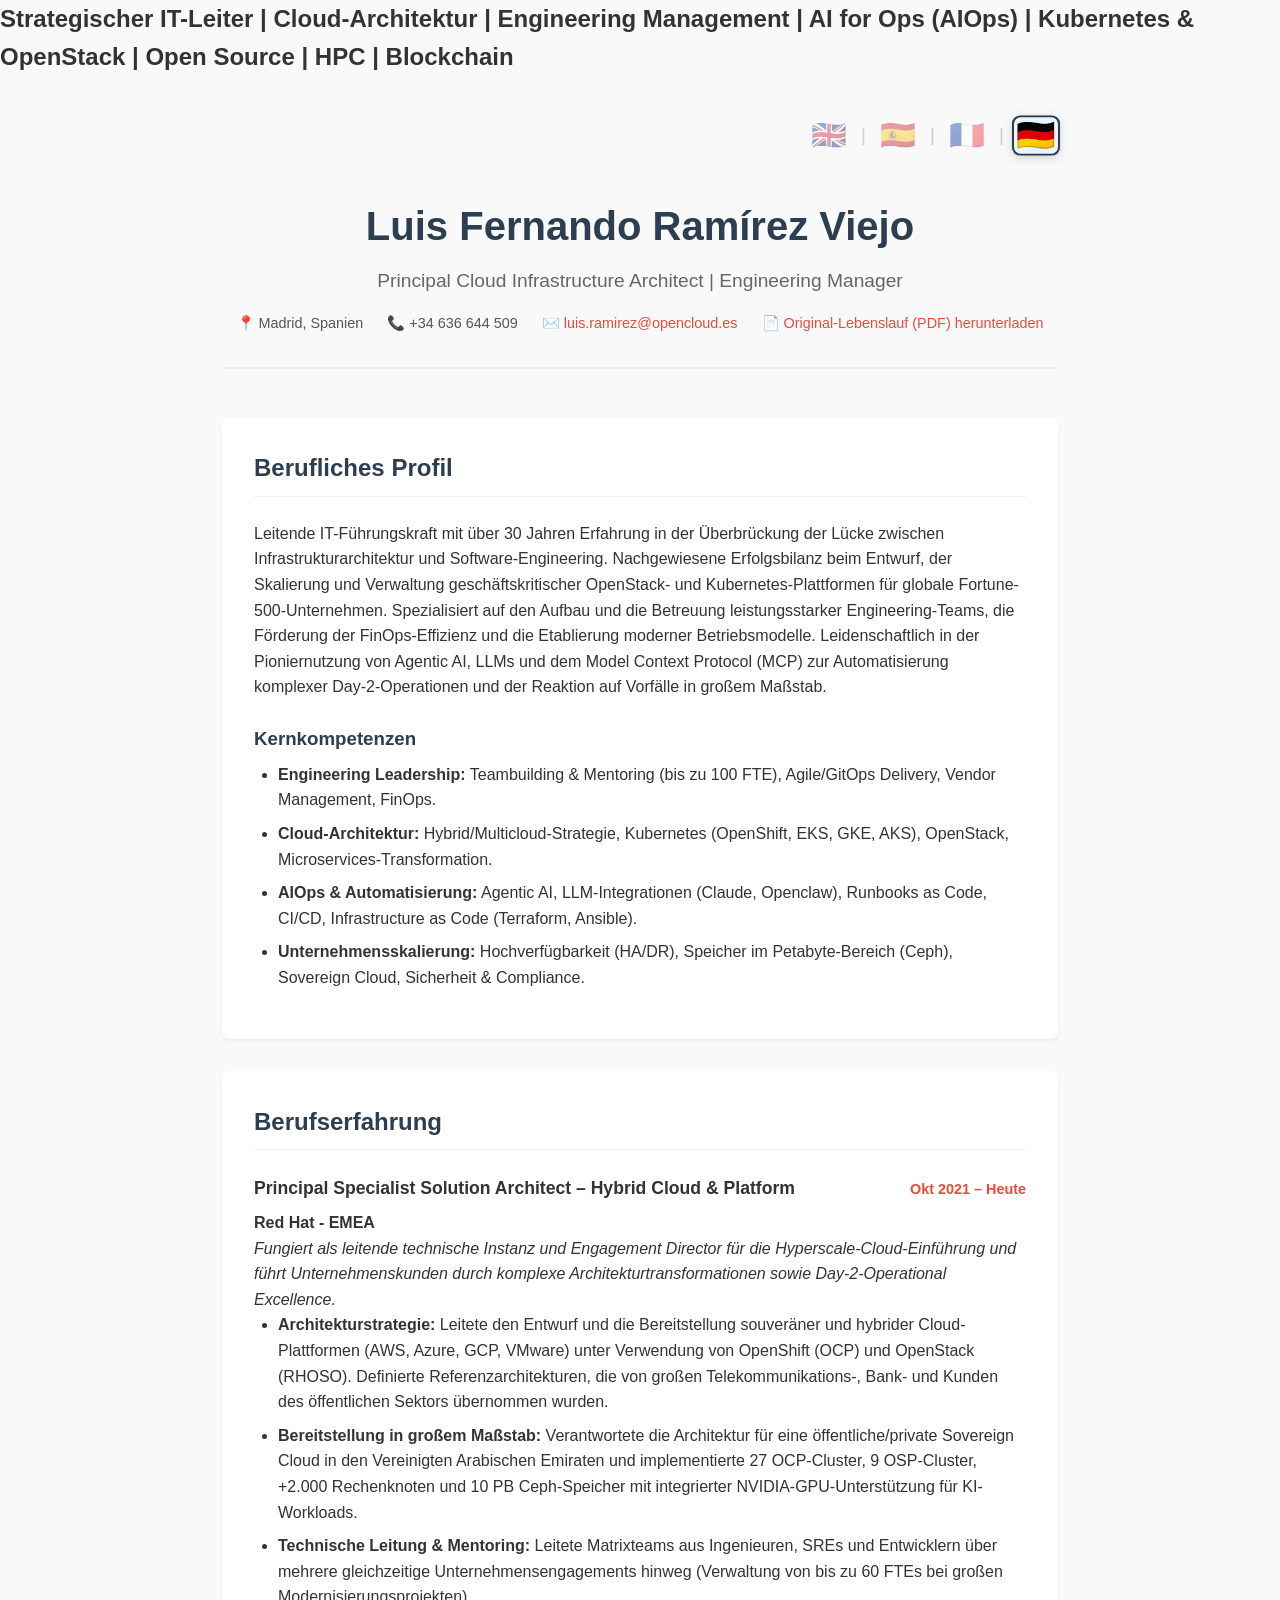
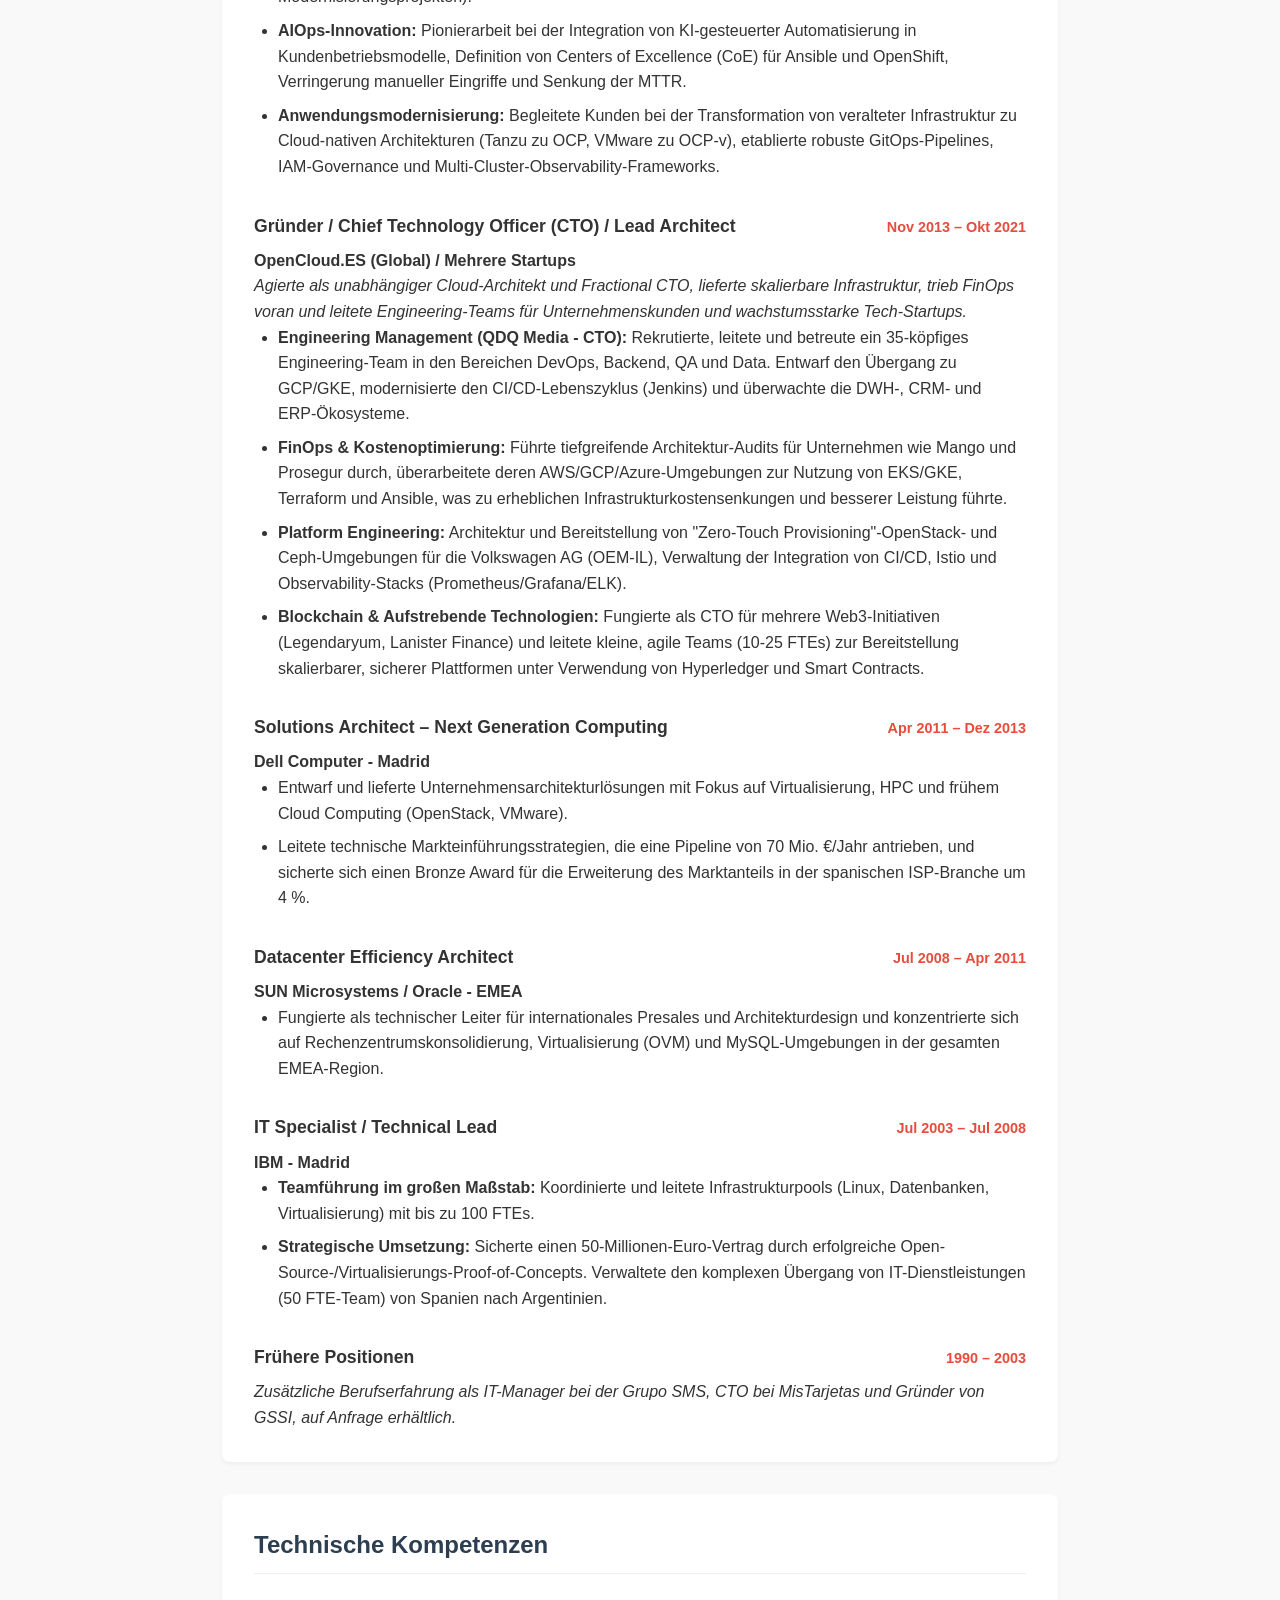
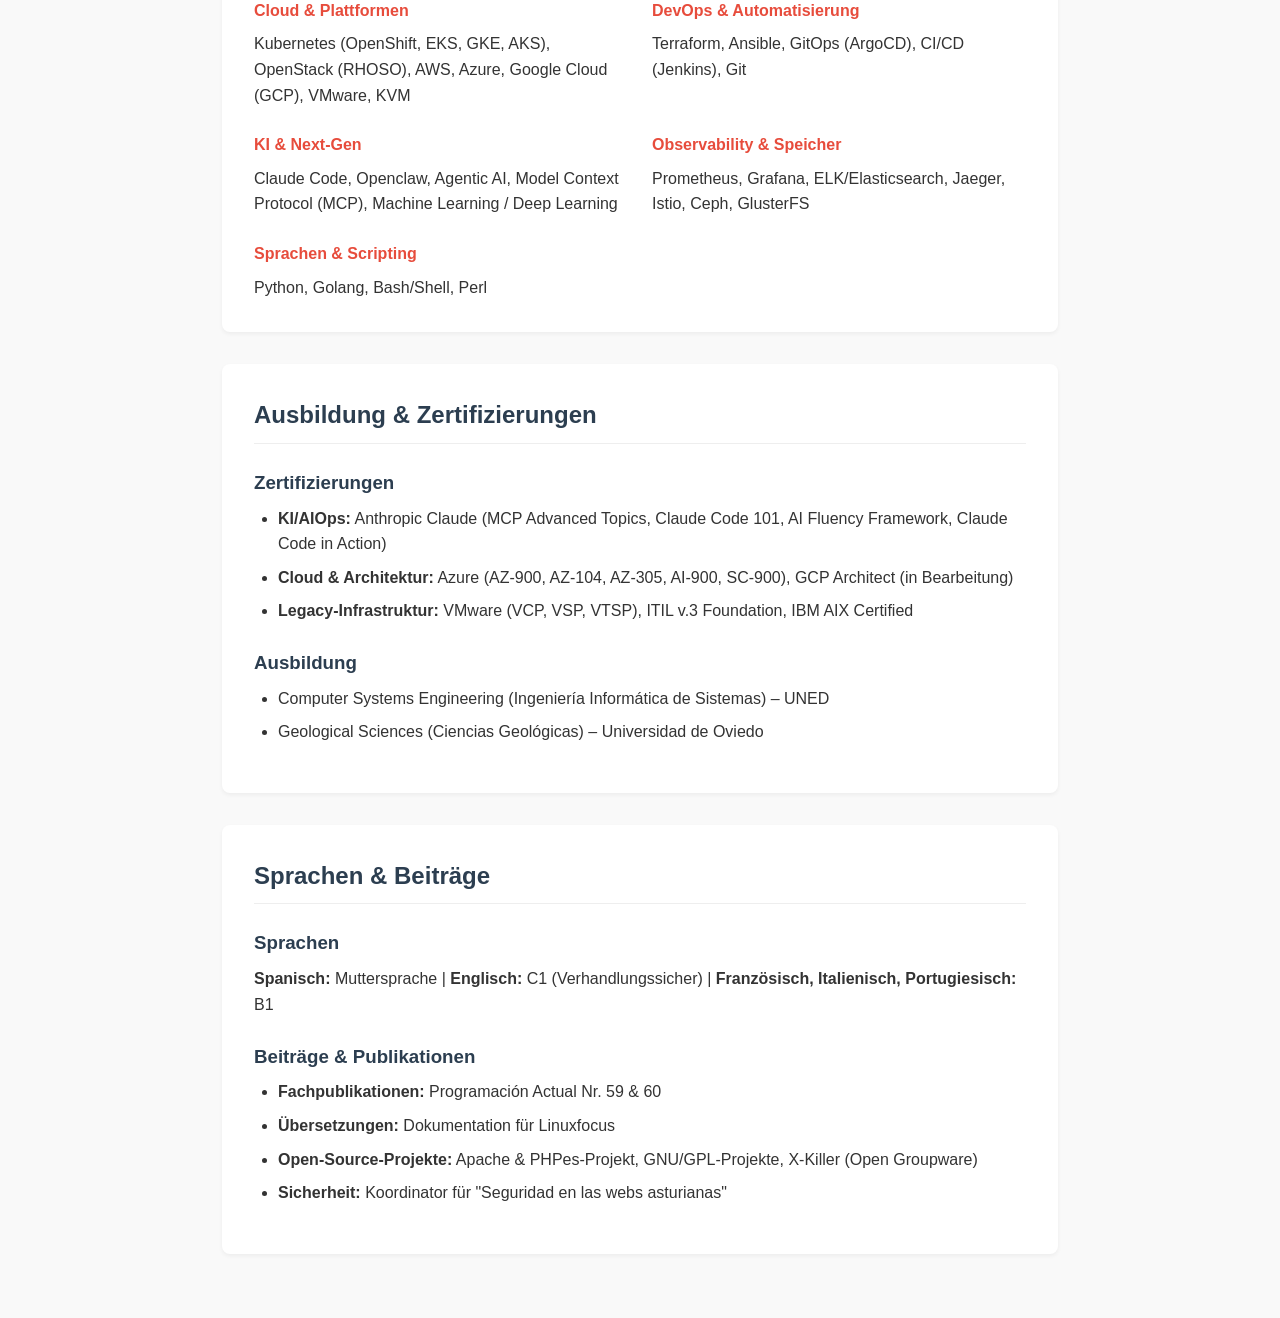
==== commit 55d2f90a: "Update title and experince yrs" ====
--- a/index-de.html
+++ b/index-de.html
@@ -4,6 +4,7 @@
     <meta charset="UTF-8">
     <meta name="viewport" content="width=device-width, initial-scale=1.0">
     <title>Luis Fernando Ramírez Viejo - Principal Cloud Infrastructure Architect | Engineering Manager</title>
+    <h2>Strategischer IT-Leiter | Cloud-Architektur | Engineering Management | AI for Ops (AIOps) | Kubernetes & OpenStack | Open Source | HPC | Blockchain</h2>
     <link rel="stylesheet" href="style.css">
 </head>
 <body>
@@ -32,8 +33,7 @@
 
         <section id="profile">
             <h2>Berufliches Profil</h2>
-            <p><strong>Strategischer IT-Leiter | Cloud-Architektur | Engineering Management | AI for Ops (AIOps) | Kubernetes & OpenStack</strong></p>
-            <p>Leitende IT-Führungskraft mit über 20 Jahren Erfahrung in der Überbrückung der Lücke zwischen Infrastrukturarchitektur und Software-Engineering. Nachgewiesene Erfolgsbilanz beim Entwurf, der Skalierung und Verwaltung geschäftskritischer OpenStack- und Kubernetes-Plattformen für globale Fortune-500-Unternehmen. Spezialisiert auf den Aufbau und die Betreuung leistungsstarker Engineering-Teams, die Förderung der FinOps-Effizienz und die Etablierung moderner Betriebsmodelle. Leidenschaftlich in der Pioniernutzung von Agentic AI, LLMs und dem Model Context Protocol (MCP) zur Automatisierung komplexer Day-2-Operationen und der Reaktion auf Vorfälle in großem Maßstab.</p>
+            <p>Leitende IT-Führungskraft mit über 30 Jahren Erfahrung in der Überbrückung der Lücke zwischen Infrastrukturarchitektur und Software-Engineering. Nachgewiesene Erfolgsbilanz beim Entwurf, der Skalierung und Verwaltung geschäftskritischer OpenStack- und Kubernetes-Plattformen für globale Fortune-500-Unternehmen. Spezialisiert auf den Aufbau und die Betreuung leistungsstarker Engineering-Teams, die Förderung der FinOps-Effizienz und die Etablierung moderner Betriebsmodelle. Leidenschaftlich in der Pioniernutzung von Agentic AI, LLMs und dem Model Context Protocol (MCP) zur Automatisierung komplexer Day-2-Operationen und der Reaktion auf Vorfälle in großem Maßstab.</p>
             
             <h3>Kernkompetenzen</h3>
             <ul>
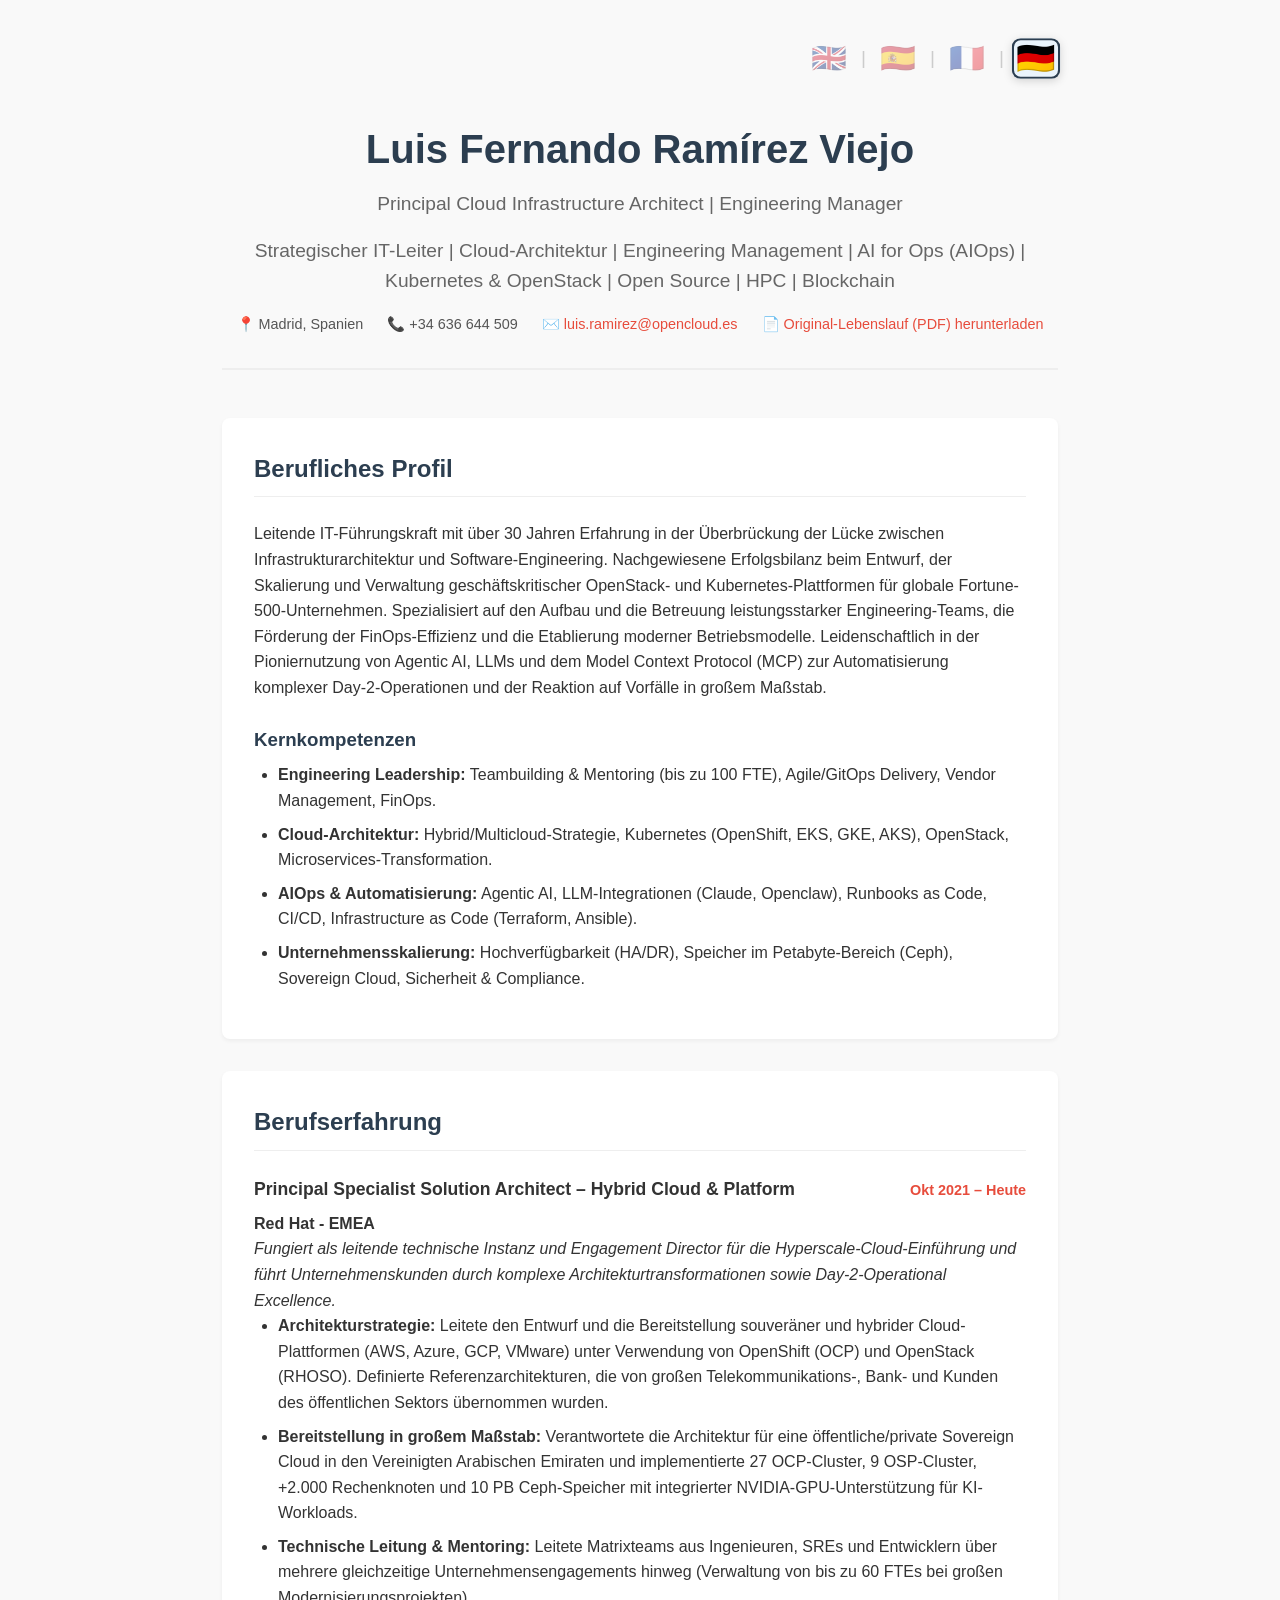
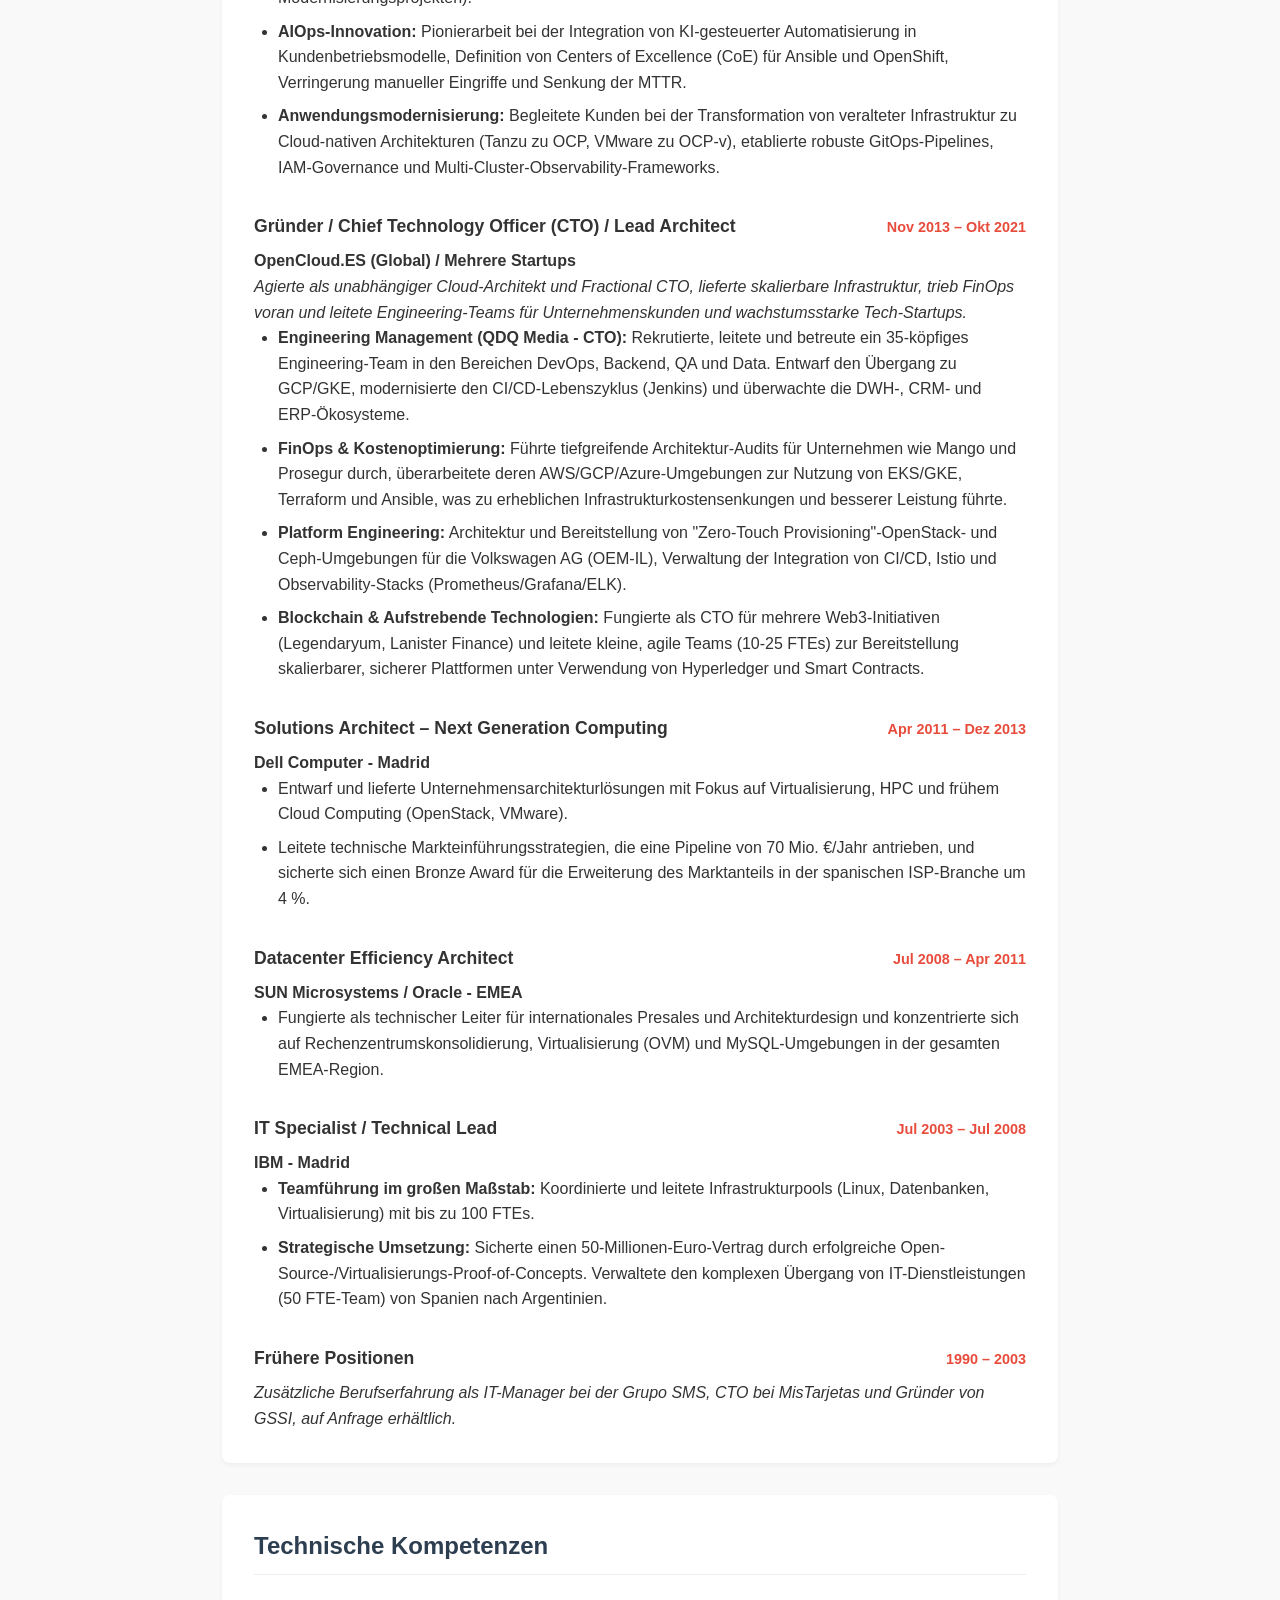
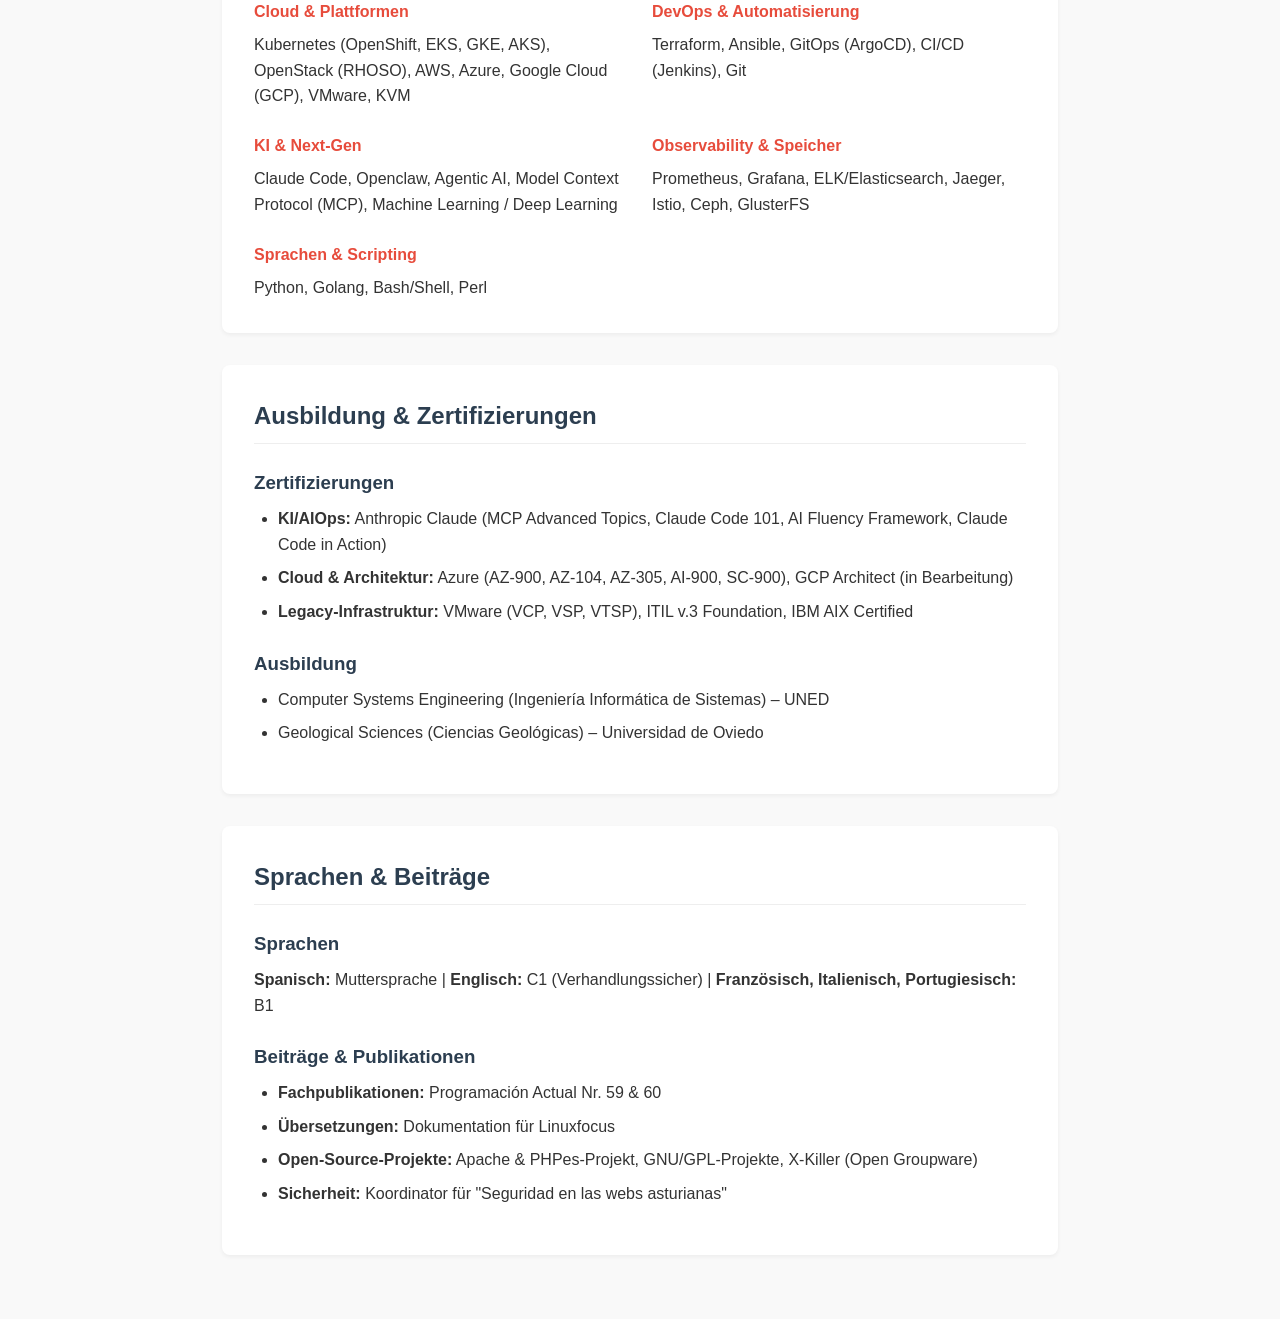
==== commit aa2e2356: "Update title and experince yrs" ====
--- a/index-de.html
+++ b/index-de.html
@@ -4,7 +4,6 @@
     <meta charset="UTF-8">
     <meta name="viewport" content="width=device-width, initial-scale=1.0">
     <title>Luis Fernando Ramírez Viejo - Principal Cloud Infrastructure Architect | Engineering Manager</title>
-    <h2>Strategischer IT-Leiter | Cloud-Architektur | Engineering Management | AI for Ops (AIOps) | Kubernetes & OpenStack | Open Source | HPC | Blockchain</h2>
     <link rel="stylesheet" href="style.css">
 </head>
 <body>
@@ -23,6 +22,7 @@
         </div>
             <h1>Luis Fernando Ramírez Viejo</h1>
             <h2>Principal Cloud Infrastructure Architect | Engineering Manager</h2>
+            <h2>Strategischer IT-Leiter | Cloud-Architektur | Engineering Management | AI for Ops (AIOps) | Kubernetes & OpenStack | Open Source | HPC | Blockchain</h2>
             <div class="contact-info">
                 <span>📍 Madrid, Spanien</span>
                 <span>📞 +34 636 644 509</span>
